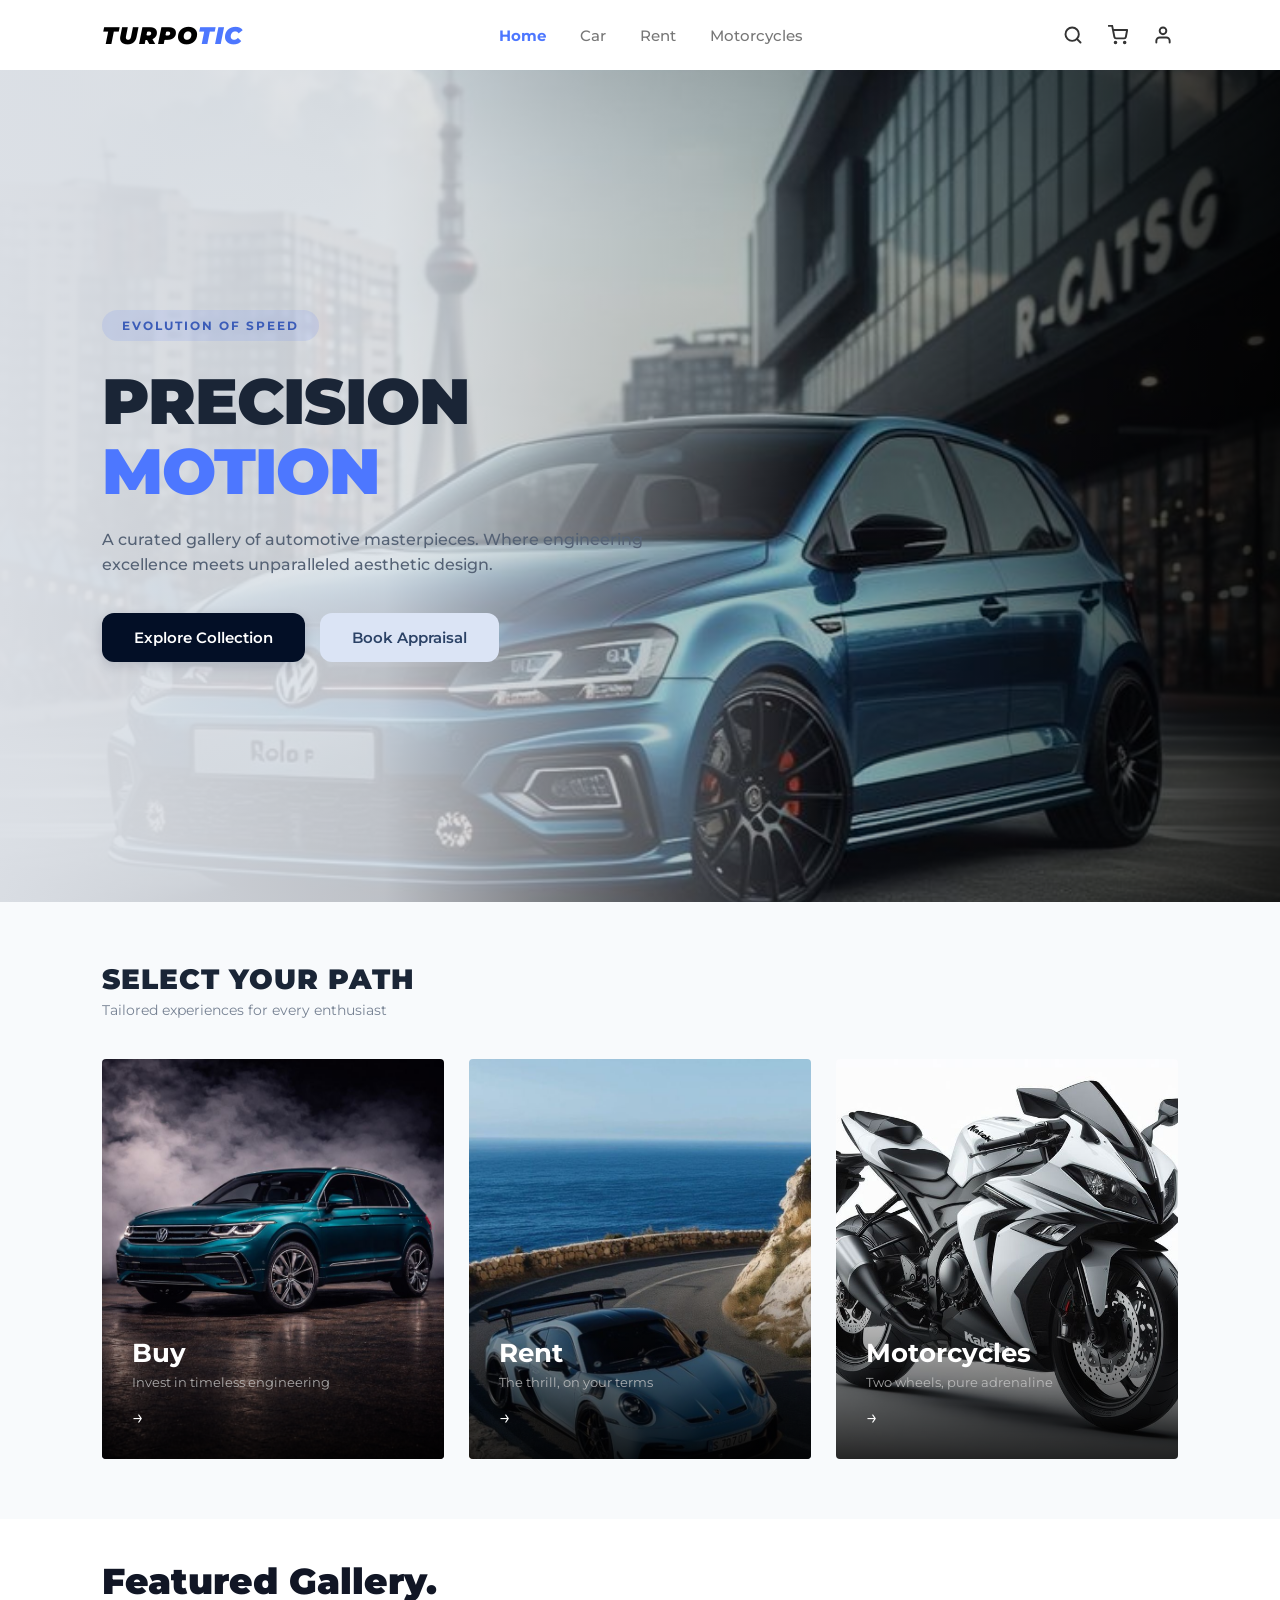
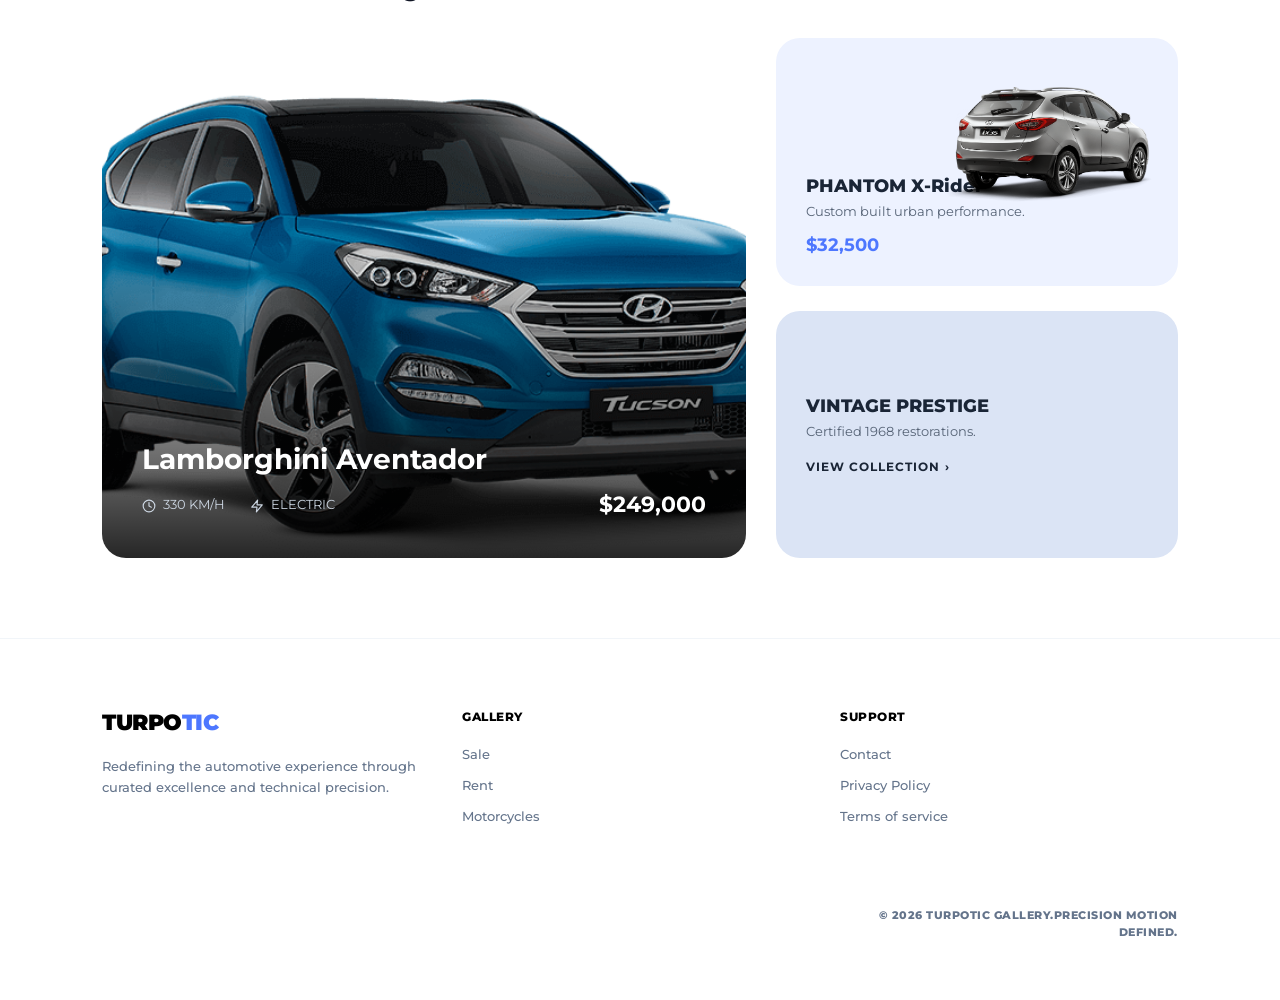
==== index.html @ 307251d4 "Add files via upload" ====
<!DOCTYPE html>
<html lang="en">
<head>
    <meta charset="UTF-8">
    <meta name="viewport" content="width=device-width, initial-scale=1.0">
    <title>Turpotic - Evolution of Speed</title>
    <link rel="preconnect" href="https://fonts.googleapis.com">
    <link rel="preconnect" href="https://fonts.gstatic.com" crossorigin>
    <link href="https://fonts.googleapis.com/css2?family=Montserrat:wght@400;500;700;900&display=swap" rel="stylesheet">
    <link rel="stylesheet" href="style.css">
</head>
<body>

    <header class="navbar">
        <div class="logo">
            TURPO<span>TIC</span>
        </div>
        <nav class="nav-links">
            <a href="index.html" class="active">Home</a>
            <a href="car.html">Car</a>
            <a href="rent.html">Rent</a>
            <a href="motorcycles.html">Motorcycles</a>
        </nav>
        <button class="menu-toggle" aria-label="Toggle Menu">
        <span></span>
        <span></span>
        <span></span>
    </button>
        <div class="nav-icons">
            <button class="icon-btn search-btn" aria-label="Search">
                <svg width="20" height="20" viewBox="0 0 24 24" fill="none" stroke="currentColor" stroke-width="2.3" stroke-linecap="round" stroke-linejoin="round"><circle cx="11" cy="11" r="8"></circle><line x1="21" y1="21" x2="16.65" y2="16.65"></line></svg>
            </button>
            <button class="icon-btn cart-btn" aria-label="Cart">
                <svg width="20" height="20" viewBox="0 0 24 24" fill="none" stroke="currentColor" stroke-width="2.3" stroke-linecap="round" stroke-linejoin="round"><circle cx="9" cy="21" r="1"></circle><circle cx="20" cy="21" r="1"></circle><path d="M1 1h4l2.68 13.39a2 2 0 0 0 2 1.61h9.72a2 2 0 0 0 2-1.61L23 6H6"></path></svg>
            </button>
            <button class="icon-btn" aria-label="Profile">
                <svg width="20" height="20" viewBox="0 0 24 24" fill="none" stroke="currentColor" stroke-width="2.3" stroke-linecap="round" stroke-linejoin="round"><path d="M20 21v-2a4 4 0 0 0-4-4H8a4 4 0 0 0-4 4v2"></path><circle cx="12" cy="7" r="4"></circle></svg>
            </button>
        </div>
    </header>

    <section class="hero-section" style="background-image: url('7.jpeg');">
        <div class="hero-overlay"></div>
        
        <div class="hero-content">
            <div class="badge">EVOLUTION OF SPEED</div>
            
            <h1 class="hero-title">
                PRECISION<br>
                <span class="blue-text">MOTION</span>
            </h1>
            
            <p class="hero-description">
                A curated gallery of automotive masterpieces. Where engineering excellence meets unparalleled aesthetic design.
            </p>
            
            <div class="hero-buttons">
                <a href="#" class="btn btn-dark">Explore Collection</a>
                <a href="#" class="btn btn-light">Book Appraisal</a>
            </div>
        </div>
    </section>

    <section class="paths-section">
        <div class="section-header">
            <h2>SELECT YOUR PATH</h2>
            <p>Tailored experiences for every enthusiast</p>
        </div>
        
        <div class="paths-grid">
           <a href="checkout.html">
            <div class="path-card" style="background-image: url('8.jpeg');">
                <div class="card-overlay"></div>
                <div class="card-content">
                    <h3>Buy</h3>
                    <p>Invest in timeless engineering</p>
                    <span class="arrow">→</span>
                </div>
            </div>
           </a>
           <a href="rent.html">
            <div class="path-card" style="background-image: url('9.jpeg');">
                <div class="card-overlay"></div>
                <div class="card-content">
                    <h3>Rent</h3>
                    <p>The thrill, on your terms</p>
                    <span class="arrow">→</span>
                </div>
            </div>
           </a>
           <a href="motorcycles.html">
            <div class="path-card" style="background-image: url('10.jpeg');">
                <div class="card-overlay"></div>
                <div class="card-content">
                    <h3>Motorcycles</h3>
                    <p>Two wheels, pure adrenaline</p>
                    <span class="arrow">→</span>
                </div>
            </div>
           </a>
        </div>
    </section>

    <section class="gallery-section">
        <h2 class="gallery-main-title">Featured Gallery.</h2>
        
        <div class="gallery-grid">
            <div class="main-gallery-card" style="background-image: url('11.png');">
                <div class="badge-new">NEW ARRIVAL</div>
                <div class="gallery-card-overlay"></div>
                <div class="main-card-content">
                    <h3>Lamborghini Aventador</h3>
                    <div class="card-meta">
                        <span>
                            <svg width="14" height="14" viewBox="0 0 24 24" fill="none" stroke="currentColor" stroke-width="2" stroke-linecap="round" stroke-linejoin="round" style="vertical-align: middle; margin-right: 4px;"><circle cx="12" cy="12" r="10"></circle><polyline points="12 6 12 12 16 14"></polyline></svg>
                            330 KM/H
                        </span>
                        <span>
                            <svg width="14" height="14" viewBox="0 0 24 24" fill="none" stroke="currentColor" stroke-width="2" stroke-linecap="round" stroke-linejoin="round" style="vertical-align: middle; margin-right: 4px;"><polygon points="13 2 3 14 12 14 11 22 21 10 12 10 13 2"></polygon></svg>
                            ELECTRIC
                        </span>
                        <span class="price">$249,000</span>
                    </div>
                </div>
            </div>
            
            <div class="right-gallery-sidebar">
                <div class="mini-card light-blue">
                    <img src="12.png" alt="Motorbike" class="mini-card-img">
                    <div class="mini-card-info">
                        <h4>PHANTOM X-Rider</h4>
                        <p>Custom built urban performance.</p>
                        <span class="mini-price">$32,500</span>
                    </div>
                </div>
                
                <div class="mini-card solid-blue">
                    <div class="mini-card-info full-width">
                        <h4>VINTAGE PRESTIGE</h4>
                        <p>Certified 1968 restorations.</p>
                        <a href="#" class="view-collection-link">VIEW COLLECTION <span>&rsaquo;</span></a>
                    </div>
                </div>
            </div>
        </div>
    </section>

    <footer class="catalog-footer">
    <div class="footer-inside">
        <div class="f-col brand-info">
            <h3 class="f-logo">TURPO<span>TIC</span></h3>
            <p class="f-desc">Redefining the automotive experience through curated excellence and technical precision.</p>
        </div>
        
        <div class="f-col links-group">
            <h4>GALLERY</h4>
            <ul>
                <li><a href="#">Sale</a></li>
                <li><a href="rent.html">Rent</a></li>
                <li><a href="motorcycles.html">Motorcycles</a></li>
            </ul>
        </div>
        
        <div class="f-col links-group">
            <h4>SUPPORT</h4>
            <ul>
                <li><a href="#">Contact</a></li>
                <li><a href="#">Privacy Policy</a></li>
                <li><a href="#">Terms of service</a></li>
            </ul>
        </div>
        
        <div class="f-col copyright-area">
            <p>© 2026 TURPOTIC GALLERY.PRECISION MOTION DEFINED.</p>
        </div>
    </div>
</footer>
<div class="search-overlay">
    <div class="search-box">
        <input type="text" placeholder="Search luxury vehicles...">
        <button class="close-search">✕</button>
    </div>
</div>
<div class="cart-overlay">
    <div class="cart-drawer">
        <div class="cart-header">
            <h2>Your Cart</h2>
            <button class="close-cart">✕</button>
        </div>
        <div class="cart-items">
        </div>
        <a href="checkout.html" class="checkout-btn">
            Go to Checkout
        </a>
    </div>
</div>
<div class="profile-panel">
    <div class="profile-box">
        <h3>User Profile</h3>
        <div class="profile-info">
            <p><strong>Name:</strong> Guest User</p>
            <p><strong>Status:</strong> Active</p>
        </div>
        <ul class="profile-links">
            <li>My Orders</li>
            <li>Wishlist</li>
            <li>Settings</li>
        </ul>
        <button class="logout-btn">Logout</button>
    </div>
</div>
    <script src="script.js"></script>
</body>
</html>
---- style.css ----
* {
    margin: 0;
    padding: 0;
    box-sizing: border-box;
}

body {
    background-color: #0b0c10;
    color: #fff;
    font-family: 'Montserrat', sans-serif;
    font-display: swap;
    overflow-x: hidden;
    -webkit-font-smoothing: antialiased;
}

/* --- NAVBAR --- */
.navbar {
    display: flex;
    justify-content: space-between;
    align-items: center;
    padding: 20px 8%;
    background-color: #ffffff;
    color: #000;
    position: relative;
    z-index: 10;
}

.logo {
    font-weight: 900;
    font-size: 24px;
    letter-spacing: 1px;
    font-style: italic;
    color: #000;
}

.logo span {
    color: #4d77ff;
}

.nav-links a {
    text-decoration: none;
    color: #777;
    margin: 0 15px;
    font-weight: 500;
    font-size: 15px;
    transition: color 0.25s ease;
}

.nav-links a:hover, .nav-links a.active {
    color: #4d77ff;
    font-weight: 700;
}

.nav-icons {
    display: flex;
    align-items: center;
    gap: 15px;
}

.icon-btn {
    background: none;
    border: none;
    cursor: pointer;
    color: #333;
    padding: 5px;
    display: flex;
    align-items: center;
    justify-content: center;
    transition: color 0.25s ease, transform 0.2s ease;
}

.icon-btn:hover {
    color: #4d77ff;
    transform: scale(1.05);
}

/* --- HERO SECTION 1 in Home --- */
.hero-section {
    position: relative;
    height: calc(100vh - 68px);
    display: flex;
    align-items: center;
    padding: 0 8%;
    background: url('img/5.webp') no-repeat center center/cover;
}

.hero-overlay {
    position: absolute;
    top: 0; left: 0; width: 100%; height: 100%;
    background: linear-gradient(90deg, rgba(220,224,230,0.98) 0%, rgba(220,224,230,0.85) 30%, rgba(0,0,0,0.3) 65%, rgba(0,0,0,0.85) 100%);
    z-index: 1;
}

.hero-content {
    position: relative;
    z-index: 2;
    max-width: 550px;
}

.badge {
    background-color: rgba(77, 119, 255, 0.12);
    color: #3b5cb8;
    padding: 8px 20px;
    border-radius: 50px;
    display: inline-block;
    font-size: 12px;
    font-weight: 700;
    letter-spacing: 2px;
    margin-bottom: 25px;
}

.hero-title {
    font-size: 64px;
    font-weight: 900;
    line-height: 1.1;
    color: #1a2536;
    letter-spacing: -1px;
    margin-bottom: 20px;
}

.hero-title .blue-text {
    color: #4d77ff;
}

.hero-description {
    color: #556275;
    font-size: 16px;
    line-height: 1.6;
    margin-bottom: 35px;
    font-weight: 500;
}

.hero-buttons {
    display: flex;
    gap: 15px;
}

.btn {
    padding: 15px 32px;
    border-radius: 12px;
    text-decoration: none;
    font-weight: 600;
    font-size: 15px;
    transition: transform 0.25s cubic-bezier(0.4, 0, 0.2, 1), background-color 0.25s ease, box-shadow 0.25s ease;
    text-align: center;
}

.btn-dark {
    background-color: #030f26;
    color: #fff;
    box-shadow: 0 4px 12px rgba(3, 15, 38, 0.15);
}

.btn-dark:hover {
    background-color: #4d77ff;
    transform: translateY(-3px);
    box-shadow: 0 8px 20px rgba(77, 119, 255, 0.35);
}

.btn-light {
    background-color: #dbe4f5;
    color: #2b4266;
}

.btn-light:hover {
    background-color: #c9d7f0;
    transform: translateY(-3px);
}

/* --- SECTION 2 in Home --- */
.paths-section {
    padding: 60px 8%;
    background-color: #f8fafc;
}

.section-header {
    margin-bottom: 40px;
}

.section-header h2 {
    font-size: 28px;
    font-weight: 900;
    color: #1a2536;
    letter-spacing: 1px;
}

.section-header p {
    color: #778293;
    font-size: 14px;
    margin-top: 5px;
}

.paths-grid {
    display: grid;
    grid-template-columns: repeat(3, 1fr);
    gap: 25px;
}

.path-card {
    height: 400px;
    border-radius: 4px;
    background-size: cover;
    background-position: center;
    position: relative;
    overflow: hidden;
    cursor: pointer;
}

.card-overlay {
    position: absolute;
    top: 0; left: 0; width: 100%; height: 100%;
    background: linear-gradient(180deg, rgba(0,0,0,0) 50%, rgba(0,0,0,0.85) 100%);
    z-index: 1;
    transition: opacity 0.3s ease;
}

.card-content {
    position: absolute;
    bottom: 0; left: 0; width: 100%;
    padding: 30px;
    z-index: 2;
    color: #fff;
}

.path-card h3 {
    font-size: 26px;
    font-weight: 700;
    margin-bottom: 5px;
}

.path-card p {
    font-size: 13px;
    color: #ccc;
    margin-bottom: 15px;
    opacity: 0.8;
}

.path-card .arrow {
    font-size: 20px;
    transition: transform 0.3s ease;
    display: inline-block;
}

.path-card:hover .arrow {
    transform: translateX(8px);
}

.path-card:hover .card-overlay {
    background: linear-gradient(180deg, rgba(0,0,0,0) 30%, rgba(0,0,0,0.95) 100%);
}

/* --- SECTION 3 in Home--- */
.gallery-section {
    padding: 40px 8% 80px 8%;
    background-color: #ffffff;
}

.gallery-main-title {
    font-size: 36px;
    font-weight: 900;
    color: #111625;
    margin-bottom: 35px;
}

.gallery-grid {
    display: grid;
    grid-template-columns: 1.6fr 1fr;
    gap: 30px;
}

.main-gallery-card {
    height: 520px;
    border-radius: 24px;
    background-size: cover;
    background-position: center;
    position: relative;
    padding: 40px;
    display: flex;
    align-items: flex-end;
    overflow: hidden;
}

.badge-new {
    position: absolute;
    top: 25px; right: 25px;
    background-color: rgba(255,255,255,0.15);
    backdrop-filter: blur(5px);
    color: #fff;
    font-size: 11px;
    font-weight: 700;
    padding: 6px 16px;
    border-radius: 20px;
    letter-spacing: 1px;
    z-index: 2;
}

.gallery-card-overlay {
    position: absolute;
    top: 0; left: 0; width: 100%; height: 100%;
    background: linear-gradient(180deg, rgba(0,0,0,0) 40%, rgba(0,0,0,0.85) 100%);
    z-index: 1;
}

.main-card-content {
    position: relative;
    z-index: 2;
    color: #fff;
    width: 100%;
}

.main-card-content h3 {
    font-size: 28px;
    font-weight: 700;
    margin-bottom: 15px;
}

.card-meta {
    display: flex;
    align-items: center;
    gap: 25px;
    font-size: 13px;
    color: #cbd5e1;
}

.card-meta .price {
    margin-left: auto;
    font-size: 22px;
    font-weight: 700;
    color: #fff;
}

.right-gallery-sidebar {
    display: flex;
    flex-direction: column;
    gap: 25px;
}

.mini-card {
    flex: 1;
    border-radius: 24px;
    padding: 30px;
    display: flex;
    flex-direction: column;
    justify-content: center;
    position: relative;
}

.mini-card.light-blue {
    background-color: #edf2ff;
    justify-content: flex-end;
    height: 275px;
}

.mini-card.solid-blue {
    background-color: #dbe4f5;
    height: 220px;
}

.mini-card-img {
    position: absolute;
    top: 15px; right: 15px;
    width: 220px;
    height: auto;
    object-fit: contain;
}

.mini-card-info h4 {
    font-size: 18px;
    font-weight: 800;
    color: #1a2536;
    margin-bottom: 6px;
}

.mini-card-info p {
    font-size: 13px;
    color: #556275;
    margin-bottom: 15px;
}

.mini-price {
    font-size: 18px;
    font-weight: 700;
    color: #4d77ff;
}

.full-width {
    width: 100%;
}

.view-collection-link {
    text-decoration: none;
    color: #1a2536;
    font-weight: 700;
    font-size: 12px;
    letter-spacing: 1px;
    display: flex;
    align-items: center;
    gap: 5px;
    margin-top: 20px;
}

/* --- SECTION 4 FOOTER STYLES --- */
.footer-inside {
    max-width: 1400px;
    margin: 0 auto;
    display: flex;
    justify-content: space-between;
    align-items: flex-start;
    flex-wrap: wrap;
    gap: 40px;
}

.f-col {
    flex: 1;
    min-width: 180px;
}

.f-col.brand-info {
    max-width: 320px;
    flex-basis: 30%;
}

.f-logo {
    font-size: 22px;
    font-weight: 900;
    letter-spacing: -0.5px;
    color: #000000;
    margin-bottom: 20px;
}

.f-logo span {
    color: #4d77ff;
}

.f-desc {
    color: #64748b;
    font-size: 13px;
    line-height: 1.6;
    font-weight: 500;
}


.links-group h4 {
    font-size: 12px;
    font-weight: 800;
    color: #000000;
    letter-spacing: 0.5px;
    margin-bottom: 20px;
}

.links-group ul {
    list-style: none;
    padding: 0;
    margin: 0;
}

.links-group ul li {
    margin-bottom: 12px;
}

.links-group ul li a {
    text-decoration: none;
    color: #64748b;
    font-size: 13px;
    font-weight: 500;
    transition: color 0.2s ease;
}

.links-group ul li a:hover {
    color: #4d77ff;
}


.f-col.copyright-area {
    flex-basis: 35%;
    text-align: right;
    display: flex;
    justify-content: flex-end;
    align-items: flex-start;
    padding-top: 30px; 
}

.f-col.copyright-area p {
    font-size: 11px;
    font-weight: 800;
    color: #64748b;
    letter-spacing: 0.5px;
    line-height: 1.5;
    max-width: 320px;
}
.footer-col {
    opacity: 1 !important;
    transform: none !important;
}
.catalog-footer {
    background-color: #ffffff;
    padding: 70px 8% 60px 8%;
    border-top: 1px solid #f1f5f9;
}
/* --- ANIMATION ---*/
.reveal-element {
    opacity: 0;
    transform: translateY(35px);
    transition: opacity 0.8s cubic-bezier(0.25, 1, 0.5, 1), transform 0.8s cubic-bezier(0.25, 1, 0.5, 1);
    will-change: transform, opacity; /* تسريع المتصفح*/
}

.reveal-element.revealed {
    opacity: 1;
    transform: translateY(0);
}
/*--تأخير الكروت --*/
.paths-grid .path-card:nth-child(1) { transition-delay: 0.1s; }
.paths-grid .path-card:nth-child(2) { transition-delay: 0.25s; }
.paths-grid .path-card:nth-child(3) { transition-delay: 0.4s; }


/* == RESPONSIVE DESIGN == */

@media (max-width: 768px) {
    /*--navbar--*/
    .navbar {
        padding: 15px 5%;
    }

    .nav-links {
        display: none; 
    }
/*--section 1 in home --*/
    .hero-section {
        padding: 0 5%;
        background-position: 65% center;
    }

    .hero-overlay {
        background: linear-gradient(180deg, rgba(0, 0, 0, 0.5) 0%, rgba(0, 0, 0, 0.4) 50%, rgba(11, 12, 16, 0.85) 100%);
    }

    .hero-title {
        font-size: 42px;
        color: #ffffff !important;
    }

    .hero-description {
        color: #e2e8f0 !important;
        font-weight: 400;
        text-shadow: 1px 1px 3px rgba(0,0,0,0.5);
    }

    .badge {
        background-color: #4d77ff !important;
        color: #ffffff !important;
        margin-bottom: 15px;
    }

    .hero-buttons {
        flex-direction: column;
        width: 100%;
        gap: 12px;
    }

    .btn {
        width: 100%;
    }
    /*--section 2 in home--*/
    
    
    .paths-grid {
        grid-template-columns: 1fr;
        gap: 20px;
    }
    
    .path-card {
        height: 300px;
    }
/*--section 3 in home --*/
    
    .gallery-grid {
        grid-template-columns: 1fr;
        gap: 20px;
    }

    .main-gallery-card {
        height: 380px;
        padding: 20px;
    }

    .main-card-content h3 {
        font-size: 22px;
    }

    .card-meta {
        flex-wrap: wrap;
        gap: 10px;
    }

    .card-meta .price {
        margin-left: 0;
        width: 100%;
        font-size: 20px;
        margin-top: 5px;
    }

    .mini-card-img {
        position: static;
        width: 100%;
        margin-bottom: 15px;
    }
    
    .mini-card.light-blue {
        height: auto;
        justify-content: center;
    }

    /* Footer */
     .catalog-pagination-area {
        margin-top: 40px;
    }
    .footer-inside {
        flex-direction: column;
        align-items: center;
        text-align: center;
        gap: 35px;
    }
    .f-col.brand-info {
        max-width: 100%;
        flex-basis: 100%;
    }
    .f-col.copyright-area {
        flex-basis: 100%;
        text-align: center;
        justify-content: center;
        border-top: 1px solid #f1f5f9;
        width: 100%;
        padding-top: 20px;
    }
}
.search-overlay{
    position: fixed;
    inset: 0;
    background: rgba(0,0,0,.7);
    backdrop-filter: blur(10px);
    display: flex;
    justify-content: center;
    align-items: center;
    opacity: 0;
    visibility: hidden;
    pointer-events: none;
    transition: .4s ease;
    z-index: 9999;
}

.search-overlay.active{
    opacity: 1;
    visibility: visible;
    pointer-events: all;
}

.search-box{
    width: 90%;
    max-width: 700px;
    background: rgba(255,255,255,.08);
    border: 1px solid rgba(255,255,255,.15);
    border-radius: 24px;
    padding: 20px;
    display: flex;
    align-items: center;
    gap: 15px;
    transform: translateY(40px);
    transition: .4s ease;
}

.search-overlay.active .search-box{
    transform: translateY(0);
}

.search-box input{
    flex: 1;
    background: transparent;
    border: none;
    outline: none;
    color: white;
    font-size: 18px;
}

.search-box input::placeholder{
    color: rgba(255,255,255,.6);
}

.close-search{
    width: 45px;
    height: 45px;
    border-radius: 50%;
    border: none;
    background: #4d77ff;
    color: white;
    cursor: pointer;
}
/* CART OVERLAY */
.cart-overlay{
    position: fixed;
    inset: 0;
    background: rgba(0,0,0,.5);
    opacity: 0;
    visibility: hidden;
    pointer-events: none;
    transition: .4s ease;
    z-index: 9998;
}

.cart-overlay.active{
    opacity: 1;
    visibility: visible;
    pointer-events: all;
}

/* DRAWER */
.cart-drawer{
    position: absolute;
    right: 0;
    top: 0;
    width: 380px;
    height: 100%;
    background: #0f1218;
    padding: 25px;
    transform: translateX(100%);
    transition: .4s ease;
    display: flex;
    flex-direction: column;
    gap: 20px;
}

.cart-overlay.active .cart-drawer{
    transform: translateX(0);
}

.cart-header{
    display: flex;
    justify-content: space-between;
    align-items: center;
}

.close-cart{
    width: 40px;
    height: 40px;
    border-radius: 50%;
    border: none;
    background: #4d77ff;
    color: white;
    cursor: pointer;
}

.cart-items{
    flex: 1;
    overflow-y: auto;
}

/* item */
.cart-item{
    display: flex;
    gap: 10px;
    background: rgba(255,255,255,.05);
    padding: 10px;
    border-radius: 12px;
}

.cart-item img{
    width: 60px;
    border-radius: 8px;
}
.checkout-btn{
    margin-top: auto;
    background: linear-gradient(135deg, #4d77ff, #3b63e0);
    color: white;
    padding: 16px;
    border-radius: 14px;
    text-decoration: none;
    display: flex;
    justify-content: center;
    align-items: center;
    font-size: 15px;
    font-weight: 700;
    border: none;
    cursor: pointer;
    transition: .3s ease;
}

.checkout-btn:hover{
    transform: translateY(-3px);
    box-shadow: 0 10px 25px rgba(77,119,255,.3);
}
.profile-panel{
    position: fixed;
    inset: 0;
    background: rgba(0,0,0,.5);
    backdrop-filter: blur(8px);
    display: flex;
    justify-content: center;
    align-items: center;
    opacity: 0;
    visibility: hidden;
    pointer-events: none;
    transition: .4s ease;
    z-index: 9999;
}

.profile-panel.active{
    opacity: 1;
    visibility: visible;
    pointer-events: all;
}

.profile-box{
    width: 320px;
    background: #0f1218;
    border-radius: 20px;
    padding: 25px;
    color: white;
    transform: translateY(30px);
    transition: .4s ease;
}

.profile-panel.active .profile-box{
    transform: translateY(0);
}

.profile-info{
    margin: 15px 0;
    font-size: 14px;
    opacity: .8;
}

.profile-links{
    list-style: none;
    padding: 0;
    margin: 20px 0;
}

.profile-links li{
    padding: 10px;
    background: rgba(255,255,255,.05);
    margin-bottom: 8px;
    border-radius: 10px;
    cursor: pointer;
    transition: .3s;
}

.profile-links li:hover{
    background: #4d77ff;
}

.logout-btn{
    width: 100%;
    padding: 12px;
    border: none;
    border-radius: 12px;
    background:  #4d77ff;
    color: white;
    cursor: pointer;
}
/*== CAR PAGE 2 == */
/*section 1 in car*/
.split-hero {
    position: relative;
    width: 100%;
    height: calc(100vh - 80px); 
    display: flex;
    overflow: hidden;
    background-color: #ffffff;
}


.split-left {
    flex: 1;
    background-color: #0b111e; 
    display: flex;
    align-items: center;
    justify-content: flex-start;
    padding-left: 8%;
    padding-right: 4%;
    position: relative;
}


.split-right {
    flex: 1;
    background-color: #ffffff;
    display: flex;
    align-items: center;
    justify-content: flex-end;
    padding-right: 8%;
    padding-left: 4%;
    position: relative;
} 

 */
.split-content-wrapper {
    max-width: 460px;
    z-index: 5;
}

.left-align {
    text-align: left;
}

.right-align {
    text-align: left;
    margin-left: auto;
}

.split-title-white {
    font-size: 3.85rem;
    font-weight: 900;
    color: #ffffff;
    line-height: 1.1;
    letter-spacing: -1px;
    margin-bottom: 25px;
}

.split-title-dark {
    font-size: 3.85rem;
    font-weight: 900;
    color: #0f172a;
    line-height: 1.1;
    letter-spacing: -1px;
}

.blue-accent {
    color: #4d77ff;
} 

.split-desc-grey {
    font-size: 1.05rem;
    color: #94a3b8;
    line-height: 1.6;
    margin-bottom: 40px;
}


.btn-get-started {
    display: inline-block;
    padding: 14px 36px;
    background-color: #dbe4f5;
    color: #1e293b;
    font-size: 0.95rem;
    font-weight: 700;
    text-decoration: none;
    border-radius: 12px;
    transition: all 0.3s ease;
}

.btn-get-started:hover {
    background-color: #4d77ff;
    transform: translateY(-2px);
}

.centered-car-wrapper {
    position: absolute;
    top: 50%;
    left: 50%;
    transform: translate(-50%, -50%);
    width: 400px; 
    z-index: 10;
    pointer-events: none; 
}

.center-car-img {
    width: 100%;
    height: auto;
    object-fit: contain;
    filter: drop-shadow(0px 25px 35px rgba(0, 0, 0, 0.45));
}
/* === section 2 in car=== */
.catalog-section {
    padding: 60px 8%;
    background-color: #f7f9fc; 
}

.catalog-container {
    max-width: 1400px;
    margin: 0 auto;
}


.catalog-filter-bar {
    display: flex;
    flex-direction: column;
    gap: 25px;
    margin-bottom: 45px;
}

.main-filters {
    display: flex;
    gap: 12px;
    flex-wrap: wrap;
}

.cat-btn {
    padding: 10px 22px;
    background-color: #e2e8f0; 
    color: #475569;
    border: none;
    font-size: 11px;
    font-weight: 700;
    letter-spacing: 0.5px;
    border-radius: 20px;
    cursor: pointer;
    transition: all 0.25s ease;
}

.cat-btn.active, .cat-btn:hover {
    background-color: #4d77ff; 
    color: #ffffff;
}

.secondary-filters {
    display: flex;
    align-items: center;
    gap: 15px;
    flex-wrap: wrap;
}

.dropdown-filter {
    background-color: #ffffff;
    padding: 10px 18px;
    border-radius: 20px;
    font-size: 11px;
    font-weight: 700;
    color: #1e293b;
    display: flex;
    align-items: center;
    gap: 10px;
    cursor: pointer;
    box-shadow: 0 2px 5px rgba(0,0,0,0.02);
}

.results-count {
    margin-left: auto; 
    font-size: 11px;
    font-weight: 800;
    color: #64748b;
    letter-spacing: 0.5px;
}

/*card*/
.catalog-grid {
    display: grid;
    grid-template-columns: repeat(3, 1fr);
    gap: 35px;
}

.catalog-card {
    background: #ffffff;
    border-radius: 32px; 
    overflow: hidden;
    box-shadow: 0 15px 35px rgba(77, 119, 255, 0.03), 0 5px 15px rgba(0, 0, 0, 0.02);
    transition: transform 0.3s cubic-bezier(0.25, 1, 0.5, 1), box-shadow 0 3s ease;
}

.catalog-card:hover {
    transform: translateY(-8px);
    box-shadow: 0 25px 45px rgba(11, 17, 30, 0.08);
}

.card-image-area {
    position: relative;
    height: 230px;
    background: linear-gradient(180deg, #1e293b 0%, #020617 100%); 
    overflow: hidden;
    display: flex;
    align-items: center;
    justify-content: center;
    padding: 20px;
}

.card-image-area img {
    max-width: 95%;
    height: auto;
    object-fit: contain;
    filter: drop-shadow(0 15px 15px rgba(0,0,0,0.5));
    transition: transform 0.4s ease;
}

.catalog-card:hover .card-image-area img {
    transform: scale(1.05); /* زووم ناعم جداً للسيارة */
}

.price-badge {
    position: absolute;
    bottom: 15px;
    right: 20px;
    background-color: rgba(255, 255, 255, 0.6);
    color: #000000;
    padding: 6px 16px;
    font-size: 14px;
    font-weight: 900;
    border-radius: 20px;
    backdrop-filter: blur(8px); 
}


.card-body-content {
    padding: 25px 30px 30px 30px;
    background-color: #eff4fc;
}

.car-main-name {
    font-size: 21px;
    font-weight: 900;
    color: #0b111e;
    letter-spacing: -0.5px;
    margin-bottom: 5px;
}

.car-sub-details {
    font-size: 11px;
    font-weight: 700;
    color: #64748b;
    letter-spacing: 0.5px;
    margin-bottom: 18px;
}

.car-tags-row {
    display: flex;
    gap: 10px;
    margin-bottom: 25px;
}

.spec-tag {
    background-color: #dbe4f5;
    color: #4d77ff;
    padding: 6px 14px;
    font-size: 11px;
    font-weight: 700;
    border-radius: 8px;
    display: flex;
    align-items: center;
    gap: 6px;
}

.spec-tag svg {
    color: #4d77ff;
}

.btn-details-dark {
    display: block;
    width: 100%;
    text-align: center;
    background-color: #070e1e; 
    color: #ffffff;
    padding: 15px;
    font-size: 12px;
    font-weight: 800;
    letter-spacing: 1px;
    text-decoration: none;
    border-radius: 14px;
    transition: background-color 0.25s ease, transform 0.2s ease;
}

.btn-details-dark:hover {
    background-color: #4d77ff; 
}

.catalog-pagination-area {
    display: flex;
    flex-direction: column;
    align-items: center;
    justify-content: center;
    margin-top: 60px;
    gap: 20px;
}

.btn-explore-more {
    display: inline-flex;
    align-items: center;
    gap: 10px;
    background-color: #dbe4f5;
    color: #1e293b;
    padding: 16px 40px;
    font-size: 11px;
    font-weight: 800;
    letter-spacing: 1px;
    text-decoration: none;
    border-radius: 40px; 
    transition: all 0.25s cubic-bezier(0.4, 0, 0.2, 1);
}

.btn-explore-more:hover {
    background-color: #4d77ff;
    color: #ffffff;
    transform: translateY(-2px);
}

.page-indicator {
    font-size: 11px;
    font-weight: 800;
    color: #64748b;
    letter-spacing: 1px;
    text-transform: uppercase;
}




/* ===PAGE 3 Rent=== */
.rent-hero {
    width: 100%;
    min-height: calc(100vh - 80px);
    background-color: #eff4fc;
    display: flex;
    align-items: center;
    padding: 60px 8%;
    overflow: hidden;
    position: relative;
}

.rent-container {
    max-width: 1400px;
    width: 100%;
    margin: 0 auto;
    display: flex;
    align-items: center;
    justify-content: space-between;
    gap: 50px;
}


.rent-left-content {
    flex: 1;
    max-width: 580px;
}

.rent-badge {
    display: inline-block;
    padding: 8px 18px;
    background-color: #dbe4f5; 
    color: #4d77ff;
    font-size: 11px;
    font-weight: 800;
    letter-spacing: 1.5px;
    border-radius: 20px;
    margin-bottom: 25px;
}

.rent-main-title {
    font-size: 64px;
    font-weight: 900;
    color: #0b111e;
    line-height: 1.1;
    letter-spacing: -1.5px;
    margin-bottom: 25px;
}

.rent-main-title .blue-text {
    color: #4d77ff; 
}

.rent-description {
    font-size: 15px;
    color: #64748b;
    line-height: 1.6;
    font-weight: 500;
    margin-bottom: 35px;
    max-width: 480px;
}

.rent-btn-group {
    display: flex;
    gap: 15px;
}

.btn-rent-dark {
    padding: 16px 35px;
    background-color: #070e1e; 
    color: #ffffff;
    font-size: 13px;
    font-weight: 700;
    text-decoration: none;
    border-radius: 12px;
    transition: all 0.25s ease;
}

.btn-rent-dark:hover {
    background-color: #4d77ff;
    transform: translateY(-2px);
}

.btn-rent-light {
    padding: 16px 35px;
    background-color: #dbe4f5;
    color: #4d77ff;
    font-size: 13px;
    font-weight: 700;
    text-decoration: none;
    border-radius: 12px;
    transition: all 0.25s ease;
}

.btn-rent-light:hover {
    background-color:#4d77ff ;
    color: #fff;
    transform: translateY(-2px);
}

.rent-right-display {
    flex: 1;
    position: relative;
    display: flex;
    justify-content: center;
    align-items: center;
    height: 550px;
}


.skewed-bg-layer {
    position: absolute;
    width: 100%;
    height: 100%;
    background-color: #cbdcf7;
    border-radius: 40px;
    transform: rotate(-3deg); 
    z-index: 1;
}

.car-main-card {
    position: relative;
    width: 95%;
    height:95%;
    background-color: #ffffff;
    border-radius: 32px;
    display: flex;
    align-items: center;
    justify-content: center;
    padding: 30px;
    box-shadow: 0 25px 50px -12px rgba(0, 0, 0, 0.08);
    transform: rotate(2deg); 
    z-index: 2;
    overflow: hidden;
}

.rent-car-img {
    width: 100%;
    height: auto;
    object-fit: contain;
    filter: drop-shadow(0px 20px 20px rgba(0, 0, 0, 0.15));
    transition: transform 0.4s cubic-bezier(0.175, 0.885, 0.32, 1.275);
}

.car-main-card:hover .rent-car-img {
    transform: scale(1.04); 
}
/* =========================
   TABLET RESPONSIVE
========================= */
@media (max-width: 992px) {

    .rent-container {
        flex-direction: column;
        text-align: center;
        gap: 60px;
    }

    .rent-left-content {
        max-width: 100%;
    }

    .rent-description {
        max-width: 100%;
        margin: 0 auto 35px;
    }

    .rent-btn-group {
        justify-content: center;
        flex-wrap: wrap;
    }

    .rent-main-title {
        font-size: 48px;
    }

    .rent-right-display {
        width: 100%;
        height: 450px;
    }

    .car-main-card {
        width: 100%;
        height: 100%;
    }
}


/* =========================
   MOBILE RESPONSIVE
========================= */
@media (max-width: 576px) {

    .rent-hero {
        padding: 40px 5%;
    }

    .rent-main-title {
        font-size: 34px;
        line-height: 1.2;
    }

    .rent-description {
        font-size: 14px;
    }

    .rent-btn-group {
        flex-direction: column;
        align-items: center;
    }

    .btn-rent-dark,
    .btn-rent-light {
        width: 100%;
        max-width: 280px;
        text-align: center;
    }

    .rent-right-display {
        height: 320px;
    }

    .car-main-card {
        padding: 15px;
        border-radius: 24px;
    }

    .skewed-bg-layer {
        border-radius: 24px;
    }

    .rent-badge {
        font-size: 10px;
        padding: 7px 14px;
    }
}
/* ===section 2 in Rent==== */
.rent-catalog-section {
    padding: 80px 8%;
    background-color: #f8fafc;
}

.rent-catalog-container {
    max-width: 1400px;
    margin: 0 auto;
}

.rent-filter-bar {
    display: flex;
    justify-content: space-between;
    align-items: center;
    margin-bottom: 40px;
}

.rent-tabs {
    display: flex;
    gap: 10px;
}

.rent-tab-btn {
    background-color: #e2e8f0;
    border: none;
    padding: 10px 20px;
    font-size: 11px;
    font-weight: 800;
    color: #475569;
    border-radius: 6px;
    cursor: pointer;
    letter-spacing: 0.5px;
    transition: all 0.2s ease;
}

.rent-tab-btn.active, .rent-tab-btn:hover {
    background-color: #4d77ff;
    color: #ffffff;
}

.rent-results {
    font-size: 11px;
    font-weight: 800;
    color: #64748b;
    letter-spacing: 0.5px;
}


.rent-cards-grid {
    display: grid;
    grid-template-columns: repeat(3, 1fr);
    gap: 30px;
    margin-bottom: 80px;
}

.rent-card {
    background-color: #ffffff;
    border-radius: 24px;
    overflow: hidden;
    box-shadow: 0 10px 30px rgba(0,0,0,0.02);
    border: 1px solid rgba(0,0,0,0.01);
    transition: transform 0.3s ease, box-shadow 0.3s ease;
}

.rent-card:hover {
    transform: translateY(-5px);
    box-shadow: 0 20px 40px rgba(7, 14, 30, 0.06);
}

.rent-card-img-wrapper {
    background: linear-gradient(180deg, #0f172a 0%, #334155 100%);
    height: 240px;
    display: flex;
    align-items: center;
    justify-content: center;
    padding: 20px;
}

.rent-card-img-wrapper img {
    max-height: 100%;
    object-fit: contain;
    filter: drop-shadow(0 15px 15px rgba(0,0,0,0.3));
}

.rent-card-body { 
    padding: 25px; 
}

.rent-card-header {
    display: flex;
    justify-content: space-between;
    align-items: flex-start;
    border-bottom: 1px solid #f1f5f9;
    padding-bottom: 15px;
    margin-bottom: 15px;
}

.rent-card-header h3 {
    font-size: 18px;
    font-weight: 900;
    color: #0f172a;
}

.rent-car-sub {
    font-size: 11px;
    color: #94a3b8;
    font-weight: 700;
    margin-top: 2px;
}

.rent-card-price { 
    text-align: right; 
    
}

.price-amount {
    display: block;
    font-size: 20px;
    font-weight: 900;
    color: #4d77ff;
    line-height: 1;
}

.price-unit {
    font-size: 9px;
    font-weight: 800;
    color: #64748b;
    letter-spacing: 0.5px;
}

.rent-specs-table {
    display: grid;
    grid-template-columns: 1fr 1fr;
    border-bottom: 1px solid #f1f5f9;
    padding-bottom: 15px;
    margin-bottom: 15px;
}

.spec-col:first-child {
    border-right: 1px solid #f1f5f9;
    padding-right: 10px;
}

.spec-col:last-child { 
    padding-left: 15px; 
}

.spec-label {
    display: block;
    font-size: 9px;
    font-weight: 800;
    color: #94a3b8;
    letter-spacing: 0.5px;
    margin-bottom: 4px;
}

.spec-val { 
    font-size: 13px; 
    font-weight: 700; 
    color: #1e293b; 
    
}
.spec-val small { 
    color: #64748b; 
    font-size: 11px; 
    
}

.rent-duration-picker { 
    margin-bottom: 25px; 
}
.duration-title {
    display: block;
    font-size: 9px;
    font-weight: 800;
    color: #94a3b8;
    letter-spacing: 0.5px;
    margin-bottom: 8px;
}

.duration-options {
    display: grid;
    grid-template-columns: repeat(3, 1fr);
    gap: 8px;
}

.duration-opt {
    background-color: #f8fafc;
    border: 1px solid #e2e8f0;
    padding: 8px;
    font-size: 11px;
    font-weight: 700;
    color: #475569;
    border-radius: 6px;
    cursor: pointer;
    transition: all 0.2s ease;
}

.duration-opt.active, .duration-opt:hover {
    background-color: #ffffff;
    border-color: #4d77ff;
    color: #4d77ff;
    box-shadow: 0 4px 10px rgba(77, 119, 255, 0.08);
}

.btn-rent-now {
    display: block;
    text-align: center;
    background-color: #070e1e;
    color: #ffffff;
    text-decoration: none;
    padding: 14px;
    font-size: 11px;
    font-weight: 800;
    letter-spacing: 1px;
    border-radius: 12px;
    transition: background-color 0.2s ease;
}

.btn-rent-now:hover { background-color: #4d77ff; }

/* ===section 3 in rent=== */
.why-rent-box {
    background-color: #eff4fc;
    border-radius: 24px;
    padding: 60px 50px;
    display: flex;
    align-items: center;
    justify-content: space-between;
    gap: 50px;
}


.why-rent-cards {
    flex: 1.3;
    display: flex;
    gap: 20px;
}

.feature-mini-card {
    flex: 1;
    background-color: #ffffff;
    border-radius: 20px;
    padding: 30px 25px;
    box-shadow: 0 10px 25px rgba(0, 0, 0, 0.02);
    border: 1px solid rgba(0, 0, 0, 0.01);
    display: flex;
    flex-direction: column;
    align-items: flex-start;
}

.feature-icon {
    margin-bottom: 15px;
    display: flex;
    align-items: center;
    justify-content: center;
}

.feature-mini-card h4 {
    font-size: 16px;
    font-weight: 800;
    color: #0f172a;
    margin-bottom: 8px;
}

.feature-mini-card p {
    font-size: 12.5px;
    color: #64748b;
    line-height: 1.6;
}


.why-rent-content {
    flex: 1;
}

.why-rent-content h2 {
    font-size: 32px;
    font-weight: 900;
    color: #0f172a;
    line-height: 1.2;
    margin-bottom: 20px;
}

.why-rent-content p {
    font-size: 14px;
    color: #475569;
    line-height: 1.6;
    margin-bottom: 25px;
}

.why-rent-link {
    font-size: 11px;
    font-weight: 800;
    color: #0f172a;
    text-decoration: none;
    letter-spacing: 0.5px;
    border-bottom: 2px solid #0f172a;
    padding-bottom: 2px;
}
/* ===MOTORCYCLES PAGE 4=== */
.moto-split-hero {
    display: flex;
    width: 100%;
    height: calc(100vh - 70px);
    position: relative;
    overflow: hidden;
    background-color: #ffffff;
}

.moto-left-pane, .moto-right-pane {
    flex: 1;
    height: 100%;
    display: flex;
    align-items: center;
    padding: 0 8%;
    box-sizing: border-box;
}

.moto-left-pane {
    background-color: #070e1e; 
}

.moto-right-pane {
    background-color: #ffffff;
}

.moto-text-wrapper {
    max-width: 500px;
    z-index: 5;
}

.text-left { 
    margin-right: auto; 
}
.text-right { 
    margin-left: auto; 
}

.moto-main-title {
    font-size: clamp(32px, 4.5vw, 64px);
    font-weight: 900;
    line-height: 1.1;
    letter-spacing: -1px;
    margin-bottom: 25px;
}

.text-white { 
    color: #ffffff;
    }

.moto-desc {
    font-size: 15px;
    line-height: 1.6;
    margin-bottom: 35px;
}

.text-light-grey { 
    color: #94a3b8; 
}

.moto-secondary-title {
    font-size: clamp(32px, 4.5vw, 56px);
    font-weight: 900;
    color: #070e1e;
    line-height: 1.1;
}

.blue-highlight {
    color: #4d77ff;
}

.btn-moto-started {
    display: inline-block;
    background-color: #e2e8f0;
    color: #070e1e;
    text-decoration: none;
    padding: 14px 35px;
    font-size: 13px;
    font-weight: 800;
    border-radius: 12px;
    transition: transform 0.2s ease, background-color 0.2s ease;
}

.btn-moto-started:hover {
    background-color: #ffffff;
    transform: translateY(-2px);
}

.centered-moto-container {
    position: absolute;
    top: 60%;
    left: 50%;
    transform: translate(-50%, -40%);
    width: 42vw;
    max-width: 650px;
    z-index: 10;
    pointer-events: none;
    will-change: transform, opacity;
}

.main-bike-img {
    width: 100%;
    height: auto;
    object-fit: contain;
    filter: drop-shadow(0 20px 30px rgba(0,0,0,0.4));
}

/*animation مع التحميل السريع*/
.animate-fade-in {
    animation: motoFade 0.6s cubic-bezier(0.25, 1, 0.5, 1) forwards;
}

.animate-bike-slide {
    opacity: 0;
    animation: bikeSlideIn 0.8s cubic-bezier(0.25, 1, 0.5, 1) 0.2s forwards;
}

@keyframes motoFade {
    from { opacity: 0; }
    to { opacity: 1; }
}

@keyframes bikeSlideIn {
    from {
        opacity: 0;
        transform: translate(-45%, -40%) scale(0.95);
    }
    to {
        opacity: 1;
        transform: translate(-50%, -40%) scale(1);
    }
}
/* ==section 2 in motorcycle== */
.moto-catalog-section {
    padding: 60px 8%;
    background-color: #f8fafc;
}

.moto-catalog-container {
    max-width: 1400px;
    margin: 0 auto;
}

.moto-filter-bar {
    display: flex;
    flex-direction: column;
    gap: 20px;
    margin-bottom: 40px;
}

.moto-tabs-row {
    display: flex;
    justify-content: space-between;
    align-items: center;
    flex-wrap: wrap;
    gap: 15px;
}

.moto-tabs {
    display: flex;
    gap: 8px;
    flex-wrap: wrap;
}

.moto-tab-btn {
    background-color: #e2e8f0;
    border: none;
    padding: 9px 18px;
    font-size: 10px;
    font-weight: 800;
    color: #475569;
    border-radius: 20px; 
    cursor: pointer;
    letter-spacing: 0.3px;
    transition: background-color 0.2s, color 0.2s;
}

.moto-tab-btn.active, .moto-tab-btn:hover {
    background-color: #4d77ff;
    color: #ffffff;
}

.moto-dropdowns {
    display: flex;
    gap: 10px;
}

.moto-drop-btn {
    background-color: #e2e8f0;
    border: none;
    padding: 9px 16px;
    font-size: 10px;
    font-weight: 800;
    color: #475569;
    border-radius: 20px;
    cursor: pointer;
    display: flex;
    align-items: center;
    gap: 8px;
}

.moto-results-count {
    font-size: 10px;
    font-weight: 800;
    color: #94a3b8;
    align-self: flex-end;
    letter-spacing: 0.5px;
}

.moto-cards-grid {
    display: grid;
    grid-template-columns: repeat(3, 1fr); 
    gap: 30px;
}

.moto-product-card {
    background-color: #ffffff;
    border-radius: 24px;
    overflow: hidden;
    box-shadow: 0 10px 30px rgba(0,0,0,0.02);
    border: 1px solid rgba(0,0,0,0.01);
    transition: transform 0.3s cubic-bezier(0.25, 1, 0.5, 1), box-shadow 0.3s ease;
}

.moto-product-card:hover {
    transform: translateY(-6px);
    box-shadow: 0 20px 40px rgba(7, 14, 30, 0.07);
}

.moto-img-holder {
    background: linear-gradient(180deg, #0f172a 0%, #334155 100%);
    height: 250px;
    display: flex;
    align-items: center;
    justify-content: center;
    padding: 30px 20px;
    position: relative;
}

.moto-img-holder img {
    max-height: 80%;
    width: auto;
    object-fit: contain;
    filter: drop-shadow(0 12px 18px rgba(0,0,0,0.35));
}

.moto-price-badge {
    position: absolute;
    bottom: 15px;
    right: 15px;
    background-color: rgba(241, 245, 249, 0.9);
    backdrop-filter: blur(5px);
    color: #0f172a;
    font-size: 12px;
    font-weight: 900;
    padding: 6px 14px;
    border-radius: 20px;
    letter-spacing: 0.3px;
}

.moto-card-details {
    padding: 25px;
}

.moto-card-details h3 {
    font-size: 18px;
    font-weight: 900;
    color: #0f172a;
}

.moto-subtext {
    font-size: 11px;
    color: #94a3b8;
    font-weight: 700;
    margin-top: 3px;
    margin-bottom: 15px;
}

.moto-mini-specs {
    display: flex;
    gap: 8px;
    margin-bottom: 25px;
}

.moto-badge-spec {
    background-color: #eff4fc;
    color: #4d77ff;
    font-size: 10px;
    font-weight: 800;
    padding: 5px 12px;
    border-radius: 6px;
}

.btn-moto-view {
    display: block;
    text-align: center;
    background-color: #070e1e;
    color: #ffffff;
    text-decoration: none;
    padding: 14px;
    font-size: 11px;
    font-weight: 800;
    letter-spacing: 1px;
    border-radius: 12px;
    transition: background-color 0.2s ease;
}

.btn-moto-view:hover {
    background-color: #4d77ff;
}

/* ==Responsive لل motorcycle== */
@media (max-width: 1024px) {
    .moto-cards-grid {
        grid-template-columns: repeat(2, 1fr); 
    }
}

@media (max-width: 768px) {
    .moto-split-hero {
        flex-direction: column !important;
        height: auto !important;
        min-height: calc(100vh - 70px);
    }

    .moto-left-pane, .moto-right-pane {
        width: 100% !important;
        height: 50vh !important;
        padding: 60px 20px !important;
        align-items: center !important;
        justify-content: center !important;
        text-align: center !important;
    }

    .moto-text-wrapper {
        margin: 0 auto !important;
        text-align: center !important;
    }

    .moto-main-title, .moto-secondary-title {
        font-size: 28px !important;
        margin-bottom: 15px;
    }

    .moto-desc {
        font-size: 13px !important;
        margin-bottom: 20px;
    }


    .centered-moto-container {
        width: 75% !important;
        max-width: 340px;
        top: 60% !important;
        left: 50% !important;
        transform: translate(-50%, -50%) !important;
    }

    @keyframes bikeSlideIn {
        from {
            opacity: 0;
            transform: translate(-50%, -45%) scale(0.9);
        }
        to {
            opacity: 1;
            transform: translate(-50%, -50%) scale(1);
        }
    }
    .moto-catalog-section { 
        padding: 40px 20px; 
    }
    
    .moto-tabs-row { 
        flex-direction: column;
        align-items: flex-start;
        }
    .moto-tabs { 
        overflow-x: auto; 
        white-space: nowrap; 
        width: 100%; 
        padding-bottom: 5px;
    }
    .moto-results-count { 
        align-self: flex-start; margin-top: -5px;
        }
    
    .moto-cards-grid {
        grid-template-columns: 1fr;
        gap: 25px;
    }
}


/* =CHECKOUT PAGE= */
.checkout-section {
    padding: 60px 8%;
    background-color: #ffffff;
    min-height: calc(100vh - 70px);
    display: flex;
    align-items: center;
}

.checkout-container {
    max-width: 1300px;
    width: 100%;
    margin: 0 auto;
    display: flex;
    gap: 80px;
    align-items: flex-start;
}

.checkout-left {
    flex: 1.2;
}

.checkout-right {
    flex: 1;
    position: sticky;
    top: 100px;
}

.checkout-subtitle {
    font-size: 11px;
    font-weight: 800;
    color: #94a3b8;
    letter-spacing: 1px;
    display: block;
    margin-bottom: 8px;
}

.checkout-title {
    font-size: 38px;
    font-weight: 900;
    color: #070e1e;
    letter-spacing: -0.5px;
    margin-bottom: 30px;
}

.secure-badge-box {
    background-color: #eff4fc;
    border-radius: 16px;
    padding: 18px 22px;
    display: flex;
    align-items: center;
    gap: 15px;
    margin-bottom: 35px;
}

.lock-icon-bg {
    background-color: #ffffff;
    width: 36px;
    height: 36px;
    border-radius: 50%;
    display: flex;
    align-items: center;
    justify-content: center;
    box-shadow: 0 4px 10px rgba(77, 119, 255, 0.05);
}

.secure-badge-box h3 {
    font-size: 13px;
    font-weight: 800;
    color: #070e1e;
    margin-bottom: 2px;
}

.secure-badge-box p {
    font-size: 11.5px;
    color: #64748b;
}

.checkout-form {
    display: flex;
    flex-direction: column;
    gap: 20px;
}

.form-group {
    display: flex;
    flex-direction: column;
    gap: 8px;
}

.form-group label {
    font-size: 10px;
    font-weight: 800;
    color: #64748b;
    letter-spacing: 0.5px;
}

.form-group input {
    background-color: #ffffff;
    border: 2px solid #e2e8f0;
    padding: 14px 18px;
    font-size: 13px;
    font-weight: 700;
    color: #070e1e;
    border-radius: 12px;
    outline: none;
    transition: border-color 0.2s;
}

.form-group input::placeholder {
    color: #cbd5e1;
    font-weight: 500;
}

.form-group input:focus {
    border-color: #4d77ff;
}

.form-row-split {
    display: grid;
    grid-template-columns: 1fr 1fr;
    gap: 20px;
}

.input-with-icon {
    position: relative;
    display: flex;
    align-items: center;
}

.input-with-icon input {
    width: 100%;
    padding-right: 45px;
}

.inner-input-icon {
    position: absolute;
    right: 18px;
    pointer-events: none;
}

.btn-pay-now {
    background-color: #070e1e;
    color: #ffffff;
    border: none;
    padding: 16px;
    font-size: 12px;
    font-weight: 900;
    letter-spacing: 1px;
    border-radius: 12px;
    cursor: pointer;
    margin-top: 10px;
    transition: background-color 0.2s;
}

.btn-pay-now:hover {
    background-color: #4d77ff;
}

.secure-footer-text {
    font-size: 10px;
    font-weight: 700;
    color: #94a3b8;
    text-align: center;
    margin-top: 25px;
    letter-spacing: 0.3px;
}

.invoice-summary-card {
    background-color: #eff4fc;
    border-radius: 28px;
    overflow: hidden;
    padding: 15px;
}

.invoice-hero-img {
    background: linear-gradient(180deg, #0f172a 0%, #334155 100%);
    height: 230px;
    border-radius: 20px;
    display: flex;
    align-items: center;
    justify-content: center;
    padding: 20px;
    position: relative;
}

.invoice-hero-img img {
    max-height: 90%;
    width: auto;
    object-fit: contain;
    filter: drop-shadow(0 15px 20px rgba(0,0,0,0.4));
}

.premium-badge {
    position: absolute;
    bottom: 15px;
    left: 15px;
    background-color: rgba(241, 245, 249, 0.2);
    backdrop-filter: blur(5px);
    color: #ffffff;
    font-size: 9px;
    font-weight: 900;
    padding: 5px 12px;
    border-radius: 20px;
    letter-spacing: 0.5px;
}

.invoice-details-body {
    padding: 25px 15px 15px 15px;
}

.invoice-details-body h2 {
    font-size: 22px;
    font-weight: 900;
    color: #070e1e;
}

.invoice-car-sub {
    font-size: 11px;
    font-weight: 700;
    color: #94a3b8;
    margin-top: 2px;
    margin-bottom: 30px;
}

.invoice-rows-list {
    display: flex;
    flex-direction: column;
}

.invoice-row {
    display: flex;
    justify-content: space-between;
    align-items: center;
    padding: 14px 0;
    border-bottom: 1.5px solid rgba(226, 232, 240, 0.6);
}

.border-none { border: none !important; }

.row-label {
    font-size: 10px;
    font-weight: 800;
    color: #64748b;
    letter-spacing: 0.3px;
}

.row-value {
    font-size: 12px;
    font-weight: 800;
    color: #070e1e;
}

.color-blue { color: #4d77ff !important; }


.invoice-total-section {
    background-color: #ffffff;
    border-radius: 18px;
    padding: 20px;
    margin-top: 20px;
    display: flex;
    justify-content: space-between;
    align-items: flex-end;
}

.total-title {
    display: block;
    font-size: 9px;
    font-weight: 800;
    color: #94a3b8;
    letter-spacing: 0.5px;
    margin-bottom: 4px;
}

.total-amount {
    font-size: 26px;
    font-weight: 900;
    color: #070e1e;
    letter-spacing: -0.5px;
    line-height: 1;
}

.currency-tag {
    background-color: #070e1e;
    color: #ffffff;
    font-size: 9px;
    font-weight: 900;
    padding: 5px 10px;
    border-radius: 20px;
}


.checkout-footer {
    border-top: 1px solid #e2e8f0;
    padding: 60px 8% 30px 8%;
    background-color: #ffffff;
}

.ch-footer-container {
    max-width: 1300px;
    margin: 0 auto;
    display: flex;
    flex-wrap: wrap;
    justify-content: space-between;
    gap: 40px;
}

.brand-info { 
    flex: 1; 
    min-width: 250px;
    }
.brand-info p { 
    font-size: 13px;
    color: #64748b;
    line-height: 1.6; 
    margin-top: 15px; 
    max-width: 320px;
    }

.ch-footer-links-group {
    display: flex;
    gap: 80px;
}

.ch-links-col { 
    display: flex; 
    flex-direction: column;
    gap: 12px; 
    
}
.ch-links-col h4 { 
    font-size: 11px;
    font-weight: 900; 
    color: #070e1e; 
    letter-spacing: 0.5px; 
    margin-bottom: 5px;
    }
.ch-links-col a { 
    font-size: 12px; 
    font-weight: 600; 
    color: #64748b; 
    text-decoration: none; 
    transition: color 0.2s;
    }
.ch-links-col a:hover { 
    color: #4d77ff;
    }

.ch-footer-copy {
    width: 100%;
    border-top: 1px solid #f1f5f9;
    padding-top: 25px;
    margin-top: 20px;
    display: flex;
    justify-content: flex-end;
}

.ch-footer-copy p {
    font-size: 11px; 
    font-weight: 800; 
    color: #070e1e; 
    letter-spacing: 0.5px;
    }
/* == SUCCESS == */
.success-modal-overlay {
    position: fixed;
    top: 0;
    left: 0;
    width: 100%;
    height: 100%;
    background-color: rgba(7, 14, 30, 0.6); 
    backdrop-filter: blur(8px);
    display: flex;
    align-items: center;
    justify-content: center;
    z-index: 9999;
    opacity: 0;
    pointer-events: none;
    transition: opacity 0.4s cubic-bezier(0.25, 1, 0.5, 1);
}

.success-modal-overlay.show {
    opacity: 1;
    pointer-events: auto;
}

.success-modal-card {
    background-color: #ffffff;
    border-radius: 24px;
    padding: 40px 30px;
    max-width: 420px;
    width: 90%;
    text-align: center;
    box-shadow: 0 20px 50px rgba(0, 0, 0, 0.15);
    transform: scale(0.85);
    transition: transform 0.4s cubic-bezier(0.175, 0.885, 0.32, 1.275);
}

.success-modal-overlay.show .success-modal-card {
    transform: scale(1);
}


.success-icon-circle {
    width: 80px;
    height: 80px;
    background-color: #4d77ff;
    border-radius: 50%;
    display: flex;
    align-items: center;
    justify-content: center;
    margin: 0 auto 25px auto;
    box-shadow: 0 10px 20px rgba(77, 119, 255, 0.3);
    animation: pulseGlow 2s infinite;
}

.success-modal-card h2 {
    font-size: 24px;
    font-weight: 900;
    color: #070e1e;
    margin-bottom: 12px;
}

.success-modal-card p {
    font-size: 13.5px;
    color: #64748b;
    line-height: 1.6;
    margin-bottom: 30px;
}

.btn-modal-home {
    display: block;
    background-color: #070e1e;
    color: #ffffff;
    text-decoration: none;
    padding: 14px;
    font-size: 11px;
    font-weight: 800;
    letter-spacing: 1px;
    border-radius: 12px;
    transition: background-color 0.2s;
}

.btn-modal-home:hover {
    background-color: #4d77ff;
}

@keyframes pulseGlow {
    0% { box-shadow: 0 0 0 0 rgba(77, 119, 255, 0.4); }
    70% { box-shadow: 0 0 0 15px rgba(77, 119, 255, 0); }
    100% { box-shadow: 0 0 0 0 rgba(77, 119, 255, 0); }
}

/*= ResponsiveCheckout= */
@media (max-width: 992px) {
    .checkout-container { 
        flex-direction: column-reverse; 
        gap: 40px;
        }
    .checkout-right { 
        position: relative; 
        top: 0; 
        width: 100%; 
        
    }
    .checkout-left { 
        width: 100%; 
        
    }
}

@media (max-width: 768px) {
    .checkout-section { 
        padding: 40px 20px;
        }
    .checkout-title { 
        font-size: 28px; 
        margin-bottom: 20px; 
        
    }
    .form-row-split {
        grid-template-columns: 1fr; gap: 20px;
        }
    .invoice-hero-img { 
        height: 180px; 
        
    }
    .total-amount {
        font-size: 22px;
        }
    .ch-footer-links-group {
        gap: 40px; 
        
    }
    .ch-footer-copy { 
        justify-content: center;
        text-align: center;
        }
}
/* ==Responsive rent section 3== */
@media (max-width: 992px) {
    .why-rent-box { 
        flex-direction: column-reverse; 
        padding: 40px 20px; gap: 40px; 
        
    }
    .why-rent-content { 
        text-align: center;
        }
    .why-rent-content h2 { 
        font-size: 26px;
        }
}

@media (max-width: 768px) {
    .rent-catalog-section { 
        padding: 40px 20px;
        }
    .rent-filter-bar { 
        flex-direction: column; 
        gap: 15px; 
        align-items: flex-start;
        }
    .rent-tabs { 
        overflow-x: auto; 
        white-space: nowrap; 
        width: 100%; 
        padding-bottom: 5px;
        }
    .rent-cards-grid { 
        grid-template-columns: 1fr; gap: 25px; 
        
    }
    
    .why-rent-cards { flex-direction: column; width: 100%;
    }
}

.scroll-reveal {
    opacity: 0;
    transform: translateY(20px);
    transition: opacity 0.6s cubic-bezier(0.25, 1, 0.5, 1), transform 0.6s cubic-bezier(0.25, 1, 0.5, 1);
}
.scroll-reveal.active {
    opacity: 1;
    transform: translateY(0);
}
.footer-inside {
    max-width: 1400px;
    margin: 0 auto;
    display: flex;
    justify-content: space-between;
    align-items: flex-start;
    flex-wrap: wrap;
    gap: 40px;
}

.f-col {
    flex: 1;
    min-width: 180px;
}

.f-col.brand-info {
    max-width: 320px;
    flex-basis: 30%;
}

.f-logo {
    font-size: 22px;
    font-weight: 900;
    letter-spacing: -0.5px;
    color: #000000;
    margin-bottom: 20px;
}

.f-logo span {
    color: #4d77ff;
}

.f-desc {
    color: #64748b;
    font-size: 13px;
    line-height: 1.6;
    font-weight: 500;
}

.links-group h4 {
    font-size: 12px;
    font-weight: 800;
    color: #000000;
    letter-spacing: 0.5px;
    margin-bottom: 20px;
}

.links-group ul {
    list-style: none;
    padding: 0;
    margin: 0;
}

.links-group ul li {
    margin-bottom: 12px;
}

.links-group ul li a {
    text-decoration: none;
    color: #64748b;
    font-size: 13px;
    font-weight: 500;
    transition: color 0.2s ease;
}

.links-group ul li a:hover {
    color: #4d77ff;
}

.f-col.copyright-area {
    flex-basis: 35%;
    text-align: right;
    display: flex;
    justify-content: flex-end;
    align-items: flex-start;
    padding-top: 30px; 
}

.f-col.copyright-area p {
    font-size: 11px;
    font-weight: 800;
    color: #64748b;
    letter-spacing: 0.5px;
    line-height: 1.5;
    max-width: 320px;
}
/*menu */


.menu-toggle {
    display: none;
    flex-direction: column;
    justify-content: space-between;
    width: 22px;
    height: 16px;
    background: transparent;
    border: none;
    cursor: pointer;
    z-index: 1100;
}

.menu-toggle span {
    width: 100%;
    height: 2px;
    background-color: dodgerblue;
    border-radius: 2px;
    transition: all 0.3s cubic-bezier(0.25, 1, 0.5, 1);
}


.menu-toggle.active span:nth-child(1) {
    transform: translateY(7px) rotate(45deg);
}
.menu-toggle.active span:nth-child(2) {
    opacity: 0;
}
.menu-toggle.active span:nth-child(3) {
    transform: translateY(-7px) rotate(-45deg);
}

/* Responsive menu*/
@media (max-width: 768px) {
    .navbar {
        padding: 15px 5% !important;
        position: relative !important;
        overflow: visible !important; 
    }

    .menu-toggle {
        display: flex !important;
        margin-left: auto;
        margin-right: 15px;
    }
    .menu-toggle span {
        background-color:  #4d77ff;
    }
    .nav-links {
        position: absolute !important;
        top: 100% !important; 
        left: 0 !important;
        width: 100% !important;
        background: #ffffff !important; 
        flex-direction: column !important;
        padding: 20px 0 !important;
        box-shadow: 0 15px 25px rgba(0,0,0,0.15) !important;
        border-top: 1px solid rgba(0,0,0,0.05) !important;
        display: none !important; 
        opacity: 0;
        z-index: 9999 !important;
    }

    .nav-links.open {
        display: flex !important;
        opacity: 1 !important;
    }

    .nav-links a {
        margin: 12px 0 !important;
        font-size: 16px !important;
        color: #070e1e !important;
        width: 100% !important;
        text-align: center !important;
        display: block !important;
    }

    .nav-icons {
        gap: 5px !important;
    }

    .split-hero {
        flex-direction: column !important;
        height: auto !important;
        min-height: calc(100vh - 70px);
        padding: 0 !important;
        position: relative;
    }

    .split-left, .split-right {
        width: 100% !important;
        height: 50vh; 
        flex: none !important;
        padding: 40px 20px !important;
        display: flex;
        align-items: center;
        justify-content: center;
        text-align: center;
    }

    .split-left { background-color: #070e1e !important; }
    .split-right { background-color: #ffffff !important; }

    .centered-car-wrapper {
        position: absolute !important;
        top: 420px !important;
        left: 50% !important;
        transform: translate(-50%, -50%) !important;
        width: 85% !important;
        max-width: 380px;
        z-index: 10 !important;
        pointer-events: none;
        margin: 0 !important;
    }

    .center-car-img {
        width: 100% !important;
        height:auto !important;
    }
}

@media (max-width: 992px) {
    .split-title-white, .split-title-dark {
        font-size: 2.8rem;
    }
    .centered-car-wrapper {
        width: 150px; 
    }
}

@media (max-width: 768px) {
    .split-hero {
        flex-direction: column;
        height: calc(100vh - 80px); 
        position: relative;
    }
    
    .split-left, .split-right {
        flex: 1; 
        padding: 40px 20px;
        display: flex;
        align-items: center;
        justify-content: center;
    }
    
    .left-align, .right-align {
        text-align: center;
        margin: 0 auto;
    }

    .split-title-white, .split-title-dark {
        font-size: 2.3rem; 
    }
    .centered-car-wrapper {
        position: absolute;
        top:50%; 
        left: 50%; 
        transform: translate(-50%, -50%); 
        width: 100px;
        max-width: 200px; 
        z-index: 10;
        pointer-events: none;
        display: flex;
        justify-content: center;
        align-items: center;
    }
    
    .center-car-img {
        width: 100%;
        height: auto;
        display: block;
        transform: rotate(90deg); 
        filter: none !important; 
    }
    /*section2 in car page*/
    .catalog-section {
        padding: 40px 5%;
    }
    .main-filters {
        overflow-x: auto; 
        white-space: nowrap;
        padding-bottom: 8px;
    }
    .secondary-filters {
        width: 100%;
    }
    .results-count {
        margin-left: 0;
        width: 100%;
        margin-top: 5px;
    }
    .catalog-grid {
        grid-template-columns: 1fr;
        gap: 25px;
    }
    
    .catalog-pagination-area {
        margin-top: 40px;
    }
    .footer-inside {
        flex-direction: column;
        align-items: center;
        text-align: center;
        gap: 35px;
    }
    .f-col.brand-info {
        max-width: 100%;
        flex-basis: 100%;
    }
    .f-col.copyright-area {
        flex-basis: 100%;
        text-align: center;
        justify-content: center;
        border-top: 1px solid #f1f5f9;
        width: 100%;
        padding-top: 20px;
    }
}
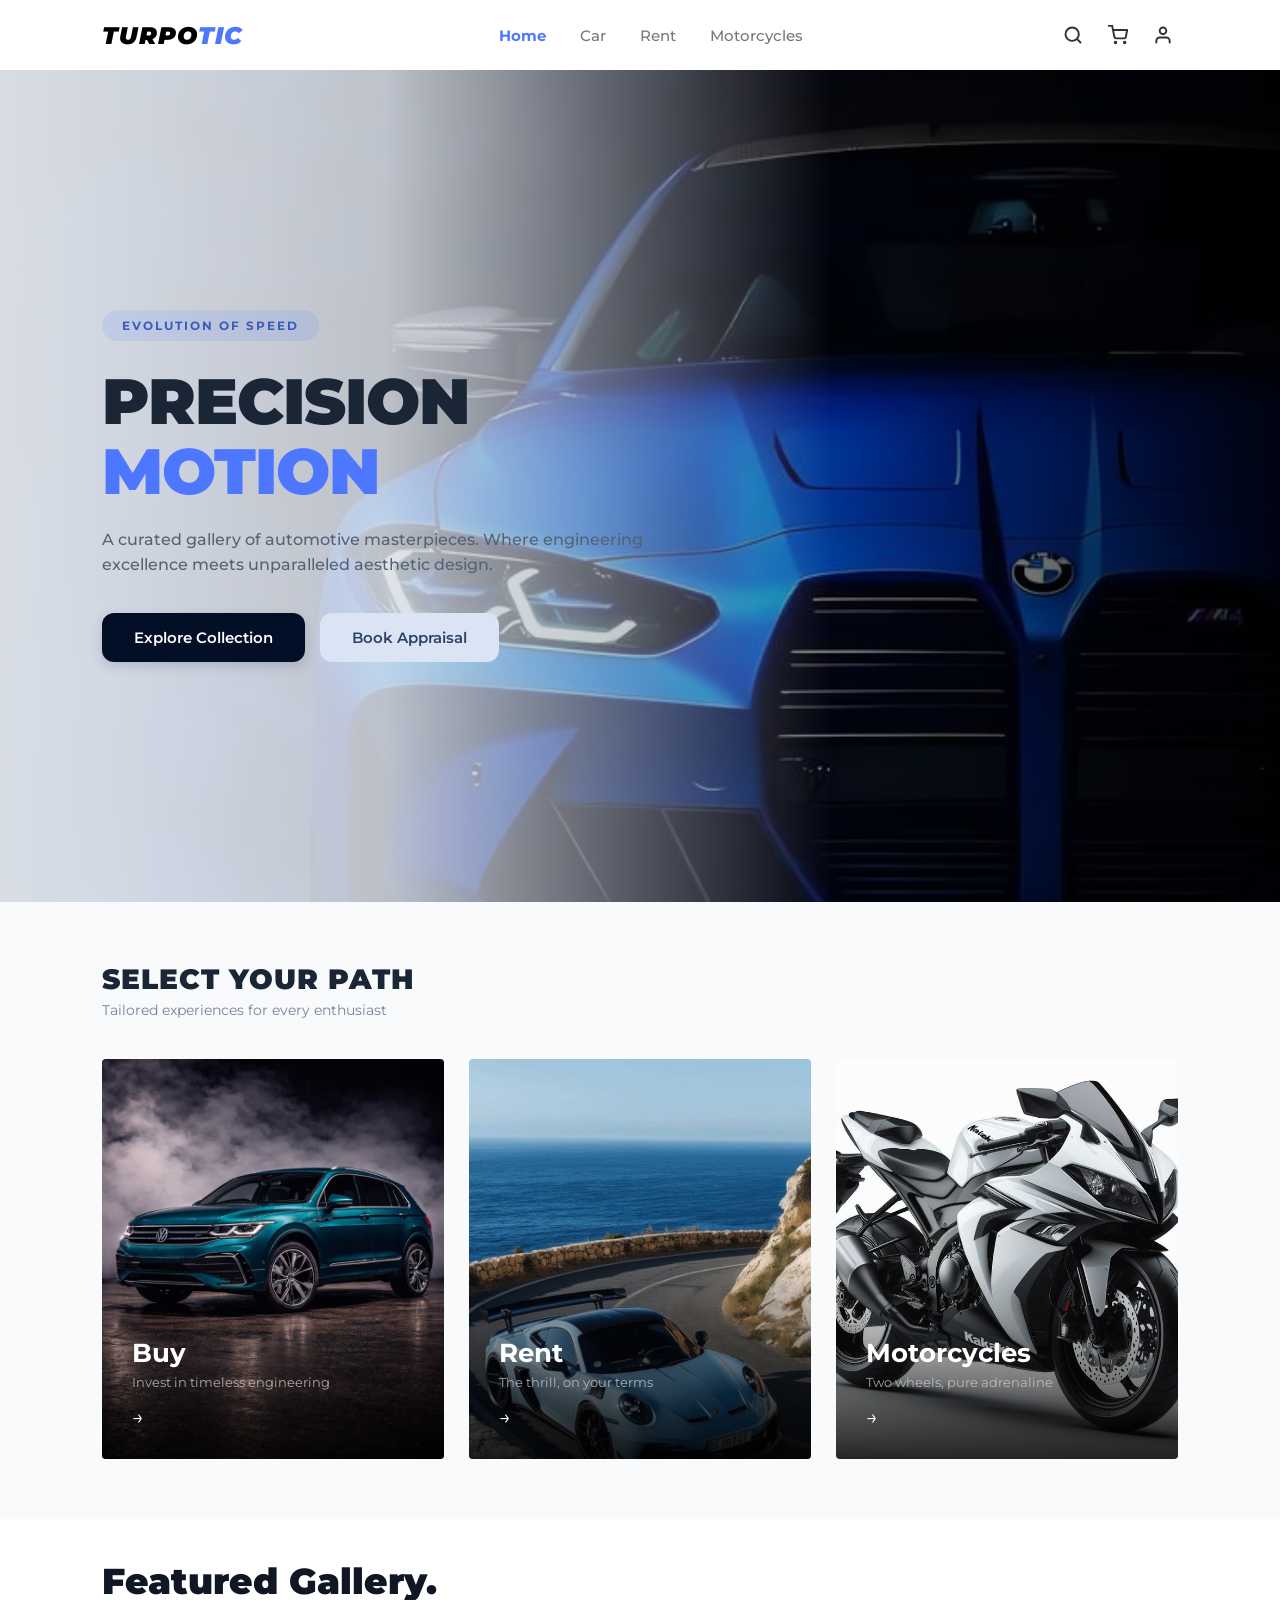
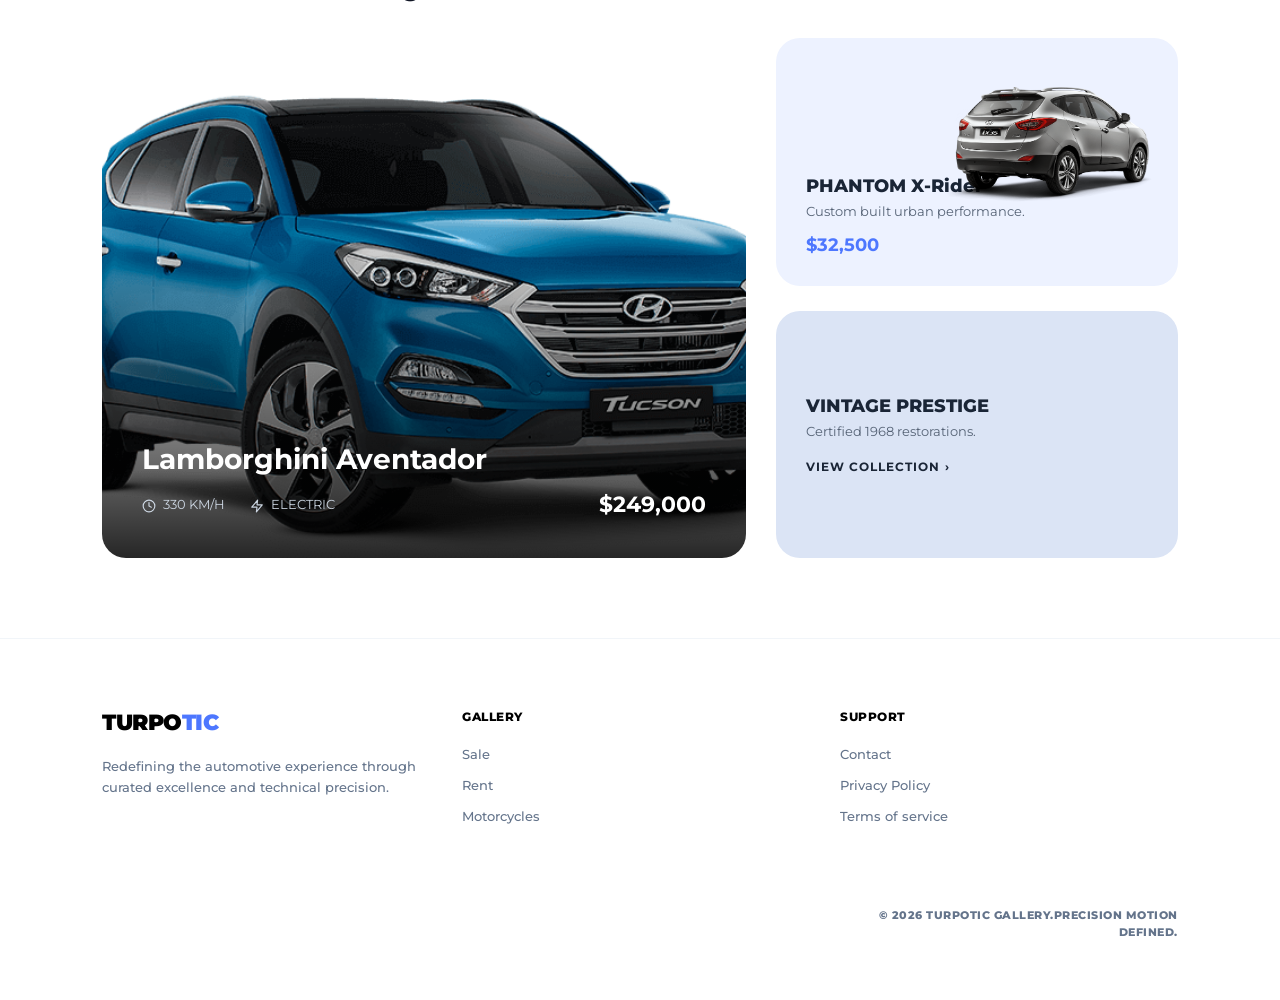
==== commit 10ac1a06: "Update index.html" ====
--- a/index.html
+++ b/index.html
@@ -39,7 +39,7 @@
         </div>
     </header>
 
-    <section class="hero-section" style="background-image: url('7.jpeg');">
+    <section class="hero-section" style="background-image: url('b33eb761-79b6-4227-af76-c95a4a9b30f1.jpeg');">
         <div class="hero-overlay"></div>
         
         <div class="hero-content">
@@ -211,4 +211,4 @@
 </div>
     <script src="script.js"></script>
 </body>
-</html>+</html>
--- a/style.css
+++ b/style.css
@@ -1311,7 +1311,42 @@
     height: 550px;
 }
 
-
+@media (max-width: 992px) {
+
+    .rent-container {
+        flex-direction: column;
+        text-align: center;
+        gap: 60px;
+    }
+
+    .rent-left-content {
+        max-width: 100%;
+    }
+
+    .rent-description {
+        max-width: 100%;
+        margin: 0 auto 35px;
+    }
+
+    .rent-btn-group {
+        justify-content: center;
+        flex-wrap: wrap;
+    }
+
+    .rent-main-title {
+        font-size: 48px;
+    }
+
+    .rent-right-display {
+        width: 100%;
+        height: 450px;
+    }
+
+    .car-main-card {
+        width: 100%;
+        height: 100%;
+    }
+        }
 .skewed-bg-layer {
     position: absolute;
     width: 100%;
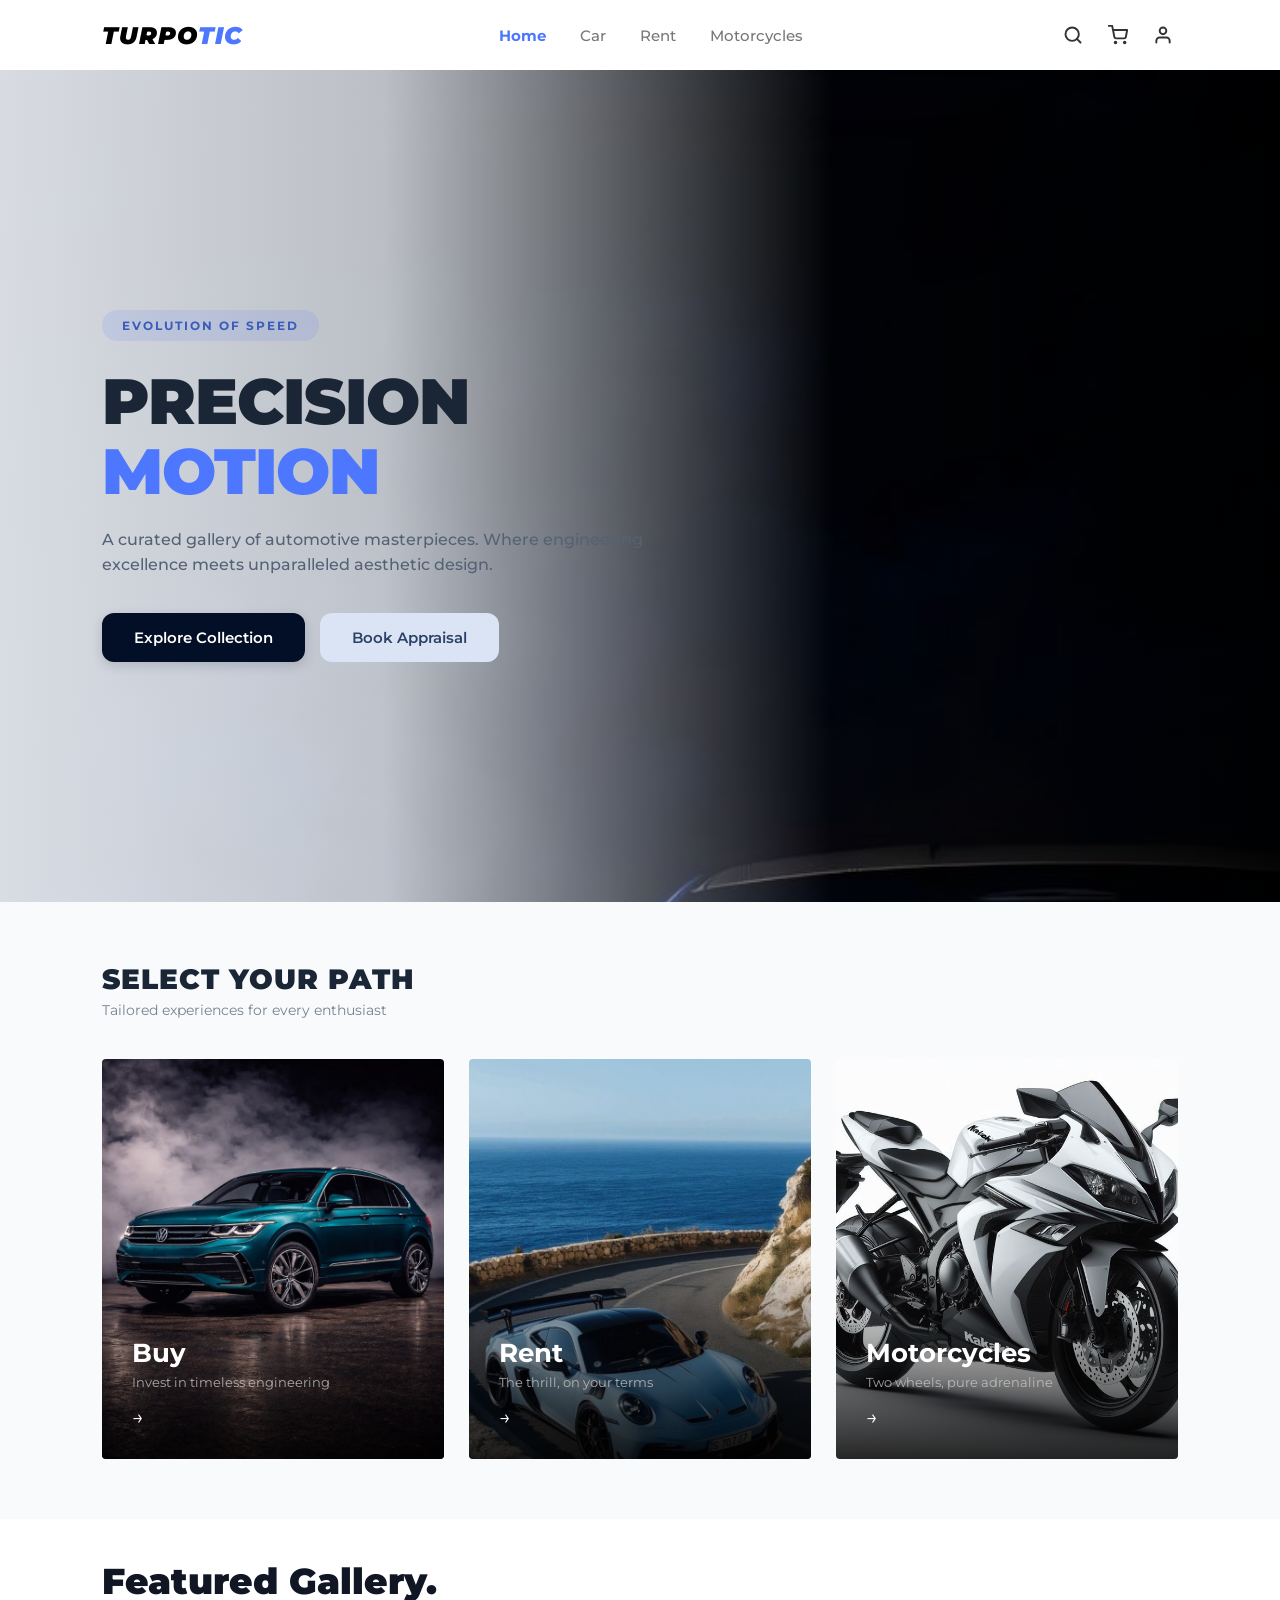
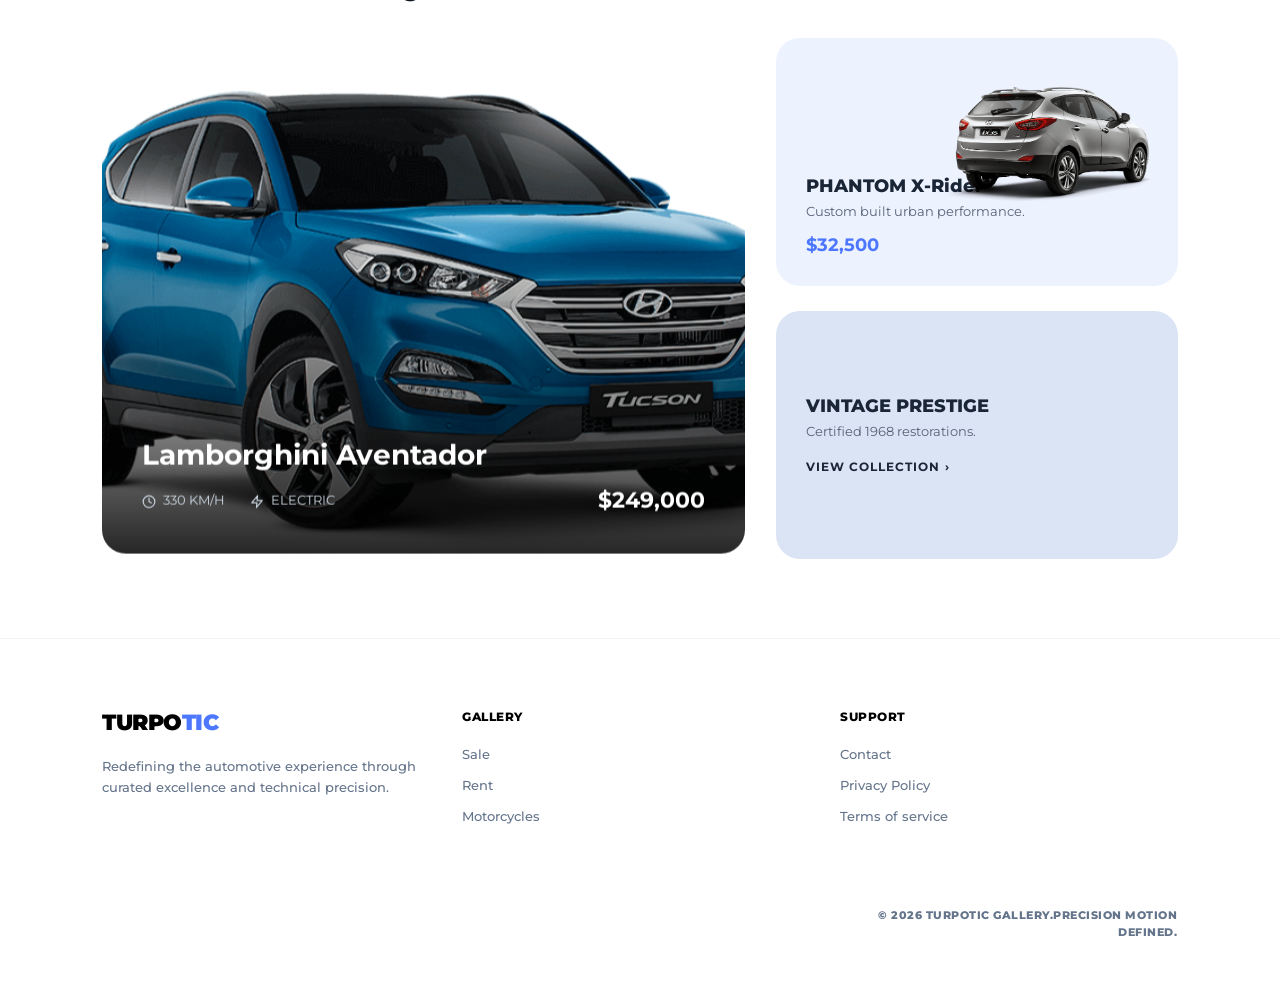
==== commit bfa1b27a: "Update index.html" ====
--- a/index.html
+++ b/index.html
@@ -69,7 +69,7 @@
         
         <div class="paths-grid">
            <a href="checkout.html">
-            <div class="path-card" style="background-image: url('8.jpeg');">
+            <div class="path-card reveal-element" style="background-image: url('8.jpeg');">
                 <div class="card-overlay"></div>
                 <div class="card-content">
                     <h3>Buy</h3>
@@ -79,7 +79,7 @@
             </div>
            </a>
            <a href="rent.html">
-            <div class="path-card" style="background-image: url('9.jpeg');">
+            <div class="path-card reveal-element" style="background-image: url('9.jpeg');">
                 <div class="card-overlay"></div>
                 <div class="card-content">
                     <h3>Rent</h3>
@@ -89,7 +89,7 @@
             </div>
            </a>
            <a href="motorcycles.html">
-            <div class="path-card" style="background-image: url('10.jpeg');">
+            <div class="path-card reveal-element" style="background-image: url('10.jpeg');">
                 <div class="card-overlay"></div>
                 <div class="card-content">
                     <h3>Motorcycles</h3>
--- a/style.css
+++ b/style.css
@@ -635,6 +635,39 @@
         padding-top: 20px;
     }
 }
+/* ===== CINEMATIC REVEAL ===== */
+
+.reveal-element{
+    opacity: 0;
+    transform: translateY(70px) scale(.96);
+    filter: blur(10px);
+
+    transition:
+        opacity 1s cubic-bezier(.22,1,.36,1),
+        transform 1s cubic-bezier(.22,1,.36,1),
+        filter 1s ease;
+
+    will-change: transform, opacity, filter;
+}
+
+.reveal-element.revealed{
+    opacity: 1;
+    transform: translateY(0) scale(1);
+    filter: blur(0);
+}
+
+/* delay للكروت */
+.paths-grid .reveal-element:nth-child(1){
+    transition-delay: .1s;
+}
+
+.paths-grid .reveal-element:nth-child(2){
+    transition-delay: .25s;
+}
+
+.paths-grid .reveal-element:nth-child(3){
+    transition-delay: .4s;
+    }
 .search-overlay{
     position: fixed;
     inset: 0;
@@ -858,6 +891,41 @@
     color: white;
     cursor: pointer;
 }
+html {
+    scroll-behavior: smooth;
+}
+
+.path-card,
+.main-gallery-card,
+.mini-card,
+.btn {
+    transition:
+        transform 0.4s ease,
+        box-shadow 0.4s ease,
+        background 0.4s ease;
+    will-change: transform;
+}
+
+.path-card:hover,
+.main-gallery-card:hover,
+.mini-card:hover {
+    box-shadow: 0 18px 40px rgba(0,0,0,0.18);
+}
+
+.search-overlay,
+.cart-overlay,
+.profile-panel {
+    opacity: 0;
+    visibility: hidden;
+    transition: 0.35s ease;
+}
+
+.search-overlay.active,
+.cart-overlay.active,
+.profile-panel.active {
+    opacity: 1;
+    visibility: visible;
+}
 /*== CAR PAGE 2 == */
 /*section 1 in car*/
 .split-hero {
@@ -893,7 +961,7 @@
     position: relative;
 } 
 
- */
+ 
 .split-content-wrapper {
     max-width: 460px;
     z-index: 5;
@@ -1200,7 +1268,159 @@
 }
 
 
-
+/* =========================
+   HERO TEXT ANIMATION
+========================= */
+
+.split-left .split-content-wrapper {
+    animation: fadeLeft 1s ease;
+}
+
+.split-right .split-content-wrapper {
+    animation: fadeRight 1s ease;
+}
+
+/* =========================
+   CARDS ANIMATION
+========================= */
+
+.catalog-card {
+    opacity: 0;
+    animation: fadeCard 0.8s ease forwards;
+}
+
+/* Delay للكروت */
+
+.catalog-card:nth-child(1) {
+    animation-delay: 0.1s;
+}
+
+.catalog-card:nth-child(2) {
+    animation-delay: 0.2s;
+}
+
+.catalog-card:nth-child(3) {
+    animation-delay: 0.3s;
+}
+
+.catalog-card:nth-child(4) {
+    animation-delay: 0.4s;
+}
+
+.catalog-card:nth-child(5) {
+    animation-delay: 0.5s;
+}
+
+.catalog-card:nth-child(6) {
+    animation-delay: 0.6s;
+}
+
+/* Hover ناعم */
+
+.catalog-card:hover {
+    transform: translateY(-8px);
+}
+
+.catalog-card:hover .card-image-area img {
+    transform: scale(1.04);
+}
+
+/* =========================
+   BUTTON HOVER
+========================= */
+
+.btn-get-started:hover,
+.btn-explore-more:hover {
+    transform: translateY(-3px);
+}
+
+/* =========================
+   KEYFRAMES
+========================= */
+
+@keyframes fadeLeft {
+
+    from {
+        opacity: 0;
+        transform: translateX(-40px);
+    }
+
+    to {
+        opacity: 1;
+        transform: translateX(0);
+    }
+}
+
+@keyframes fadeRight {
+
+    from {
+        opacity: 0;
+        transform: translateX(40px);
+    }
+
+    to {
+        opacity: 1;
+        transform: translateX(0);
+    }
+}
+
+@keyframes fadeCard {
+
+    from {
+        opacity: 0;
+        transform: translateY(30px);
+    }
+
+    to {
+        opacity: 1;
+        transform: translateY(0);
+    }
+}
+
+/* =========================
+   RESPONSIVE
+========================= */
+
+@media (max-width: 768px) {
+
+    .catalog-card:hover {
+        transform: translateY(-4px);
+    }
+
+    .catalog-card:hover .card-image-area img {
+        transform: scale(1.02);
+    }
+}
+/* ===== PREMIUM CARD ANIMATION ===== */
+
+.catalog-card{
+    opacity: 0;
+    transform: translateY(70px) scale(.95);
+    filter: blur(10px);
+
+    transition:
+        opacity .9s cubic-bezier(.22,1,.36,1),
+        transform .9s cubic-bezier(.22,1,.36,1),
+        filter .9s ease,
+        box-shadow .4s ease;
+
+    will-change: transform, opacity;
+}
+
+.catalog-card.show{
+    opacity: 1;
+    transform: translateY(0) scale(1);
+    filter: blur(0);
+}
+
+/* stagger effect */
+
+.catalog-card:nth-child(1){ transition-delay: .1s; }
+.catalog-card:nth-child(2){ transition-delay: .2s; }
+.catalog-card:nth-child(3){ transition-delay: .3s; }
+.catalog-card:nth-child(4){ transition-delay: .4s; }
+.catalog-card:nth-child(5){ transition-delay: .5s; }
+.catalog-card:nth-child(6){ transition-delay: .6s; }
 
 /* ===PAGE 3 Rent=== */
 .rent-hero {
@@ -1310,7 +1530,83 @@
     align-items: center;
     height: 550px;
 }
-
+/* =========================
+   HERO TEXT ANIMATION (FAST & SAFE)
+========================= */
+
+.rent-badge,
+.rent-main-title,
+.rent-description,
+.rent-btn-group {
+    opacity: 0;
+    transform: translateY(18px);
+    animation: fadeUpSoft 0.7s ease forwards;
+    will-change: transform, opacity;
+}
+
+/* تأخير بسيط لكل عنصر */
+.rent-badge { animation-delay: 0.1s; }
+.rent-main-title { animation-delay: 0.2s; }
+.rent-description { animation-delay: 0.3s; }
+.rent-btn-group { animation-delay: 0.4s; }
+
+/* =========================
+   RIGHT CAR ANIMATION (NO LAYOUT CHANGE)
+========================= */
+
+.car-main-card {
+    animation: cardFloat 4s ease-in-out infinite;
+    will-change: transform;
+}
+
+/* الصورة فقط Hover */
+.car-main-card:hover .rent-car-img {
+    transform: scale(1.04);
+}
+
+/* =========================
+   SCROLL REVEAL (LIGHTWEIGHT)
+========================= */
+
+.scroll-reveal {
+    opacity: 0;
+    transform: translateY(20px);
+    transition: opacity 0.6s ease, transform 0.6s ease;
+    will-change: transform, opacity;
+}
+
+.scroll-reveal.active {
+    opacity: 1;
+    transform: translateY(0);
+}
+
+/* =========================
+   KEYFRAMES (GPU FRIENDLY)
+========================= */
+
+@keyframes fadeUpSoft {
+    from {
+        opacity: 0;
+        transform: translateY(18px);
+    }
+    to {
+        opacity: 1;
+        transform: translateY(0);
+    }
+}
+
+/* حركة خفيفة جداً بدون تأثير على الشكل */
+@keyframes cardFloat {
+    0% {
+        transform: rotate(2deg) translateY(0);
+    }
+    50% {
+        transform: rotate(2deg) translateY(-8px);
+    }
+    100% {
+        transform: rotate(2deg) translateY(0);
+    }
+}
 @media (max-width: 992px) {
 
     .rent-container {
@@ -1888,10 +2184,19 @@
 }
 
 .animate-bike-slide {
-    opacity: 0;
-    animation: bikeSlideIn 0.8s cubic-bezier(0.25, 1, 0.5, 1) 0.2s forwards;
-}
-
+    opacity: 1; /* مهم جدًا */
+    animation: bikeFloatIn 0.8s ease forwards;
+}
+@keyframes bikeFloatIn {
+    from {
+        opacity: 0;
+        transform: translate(-50%, -45%) scale(0.95);
+    }
+    to {
+        opacity: 1;
+        transform: translate(-50%, -40%) scale(1);
+    }
+    }
 @keyframes motoFade {
     from { opacity: 0; }
     to { opacity: 1; }
@@ -1905,6 +2210,87 @@
     to {
         opacity: 1;
         transform: translate(-50%, -40%) scale(1);
+    }
+}
+/* =========================
+   HERO TEXT ANIMATION
+========================= */
+
+.moto-left-pane,
+.moto-right-pane {
+    animation: fadeSide 0.8s ease forwards;
+    opacity: 0;
+}
+
+.moto-right-pane {
+    animation-delay: 0.15s;
+}
+
+/* النص */
+.moto-main-title,
+.moto-secondary-title,
+.moto-desc,
+.btn-moto-started {
+    opacity: 0;
+    transform: translateY(18px);
+    animation: textUp 0.7s ease forwards;
+}
+
+.moto-main-title { animation-delay: 0.2s; }
+.moto-desc { animation-delay: 0.3s; }
+.btn-moto-started { animation-delay: 0.4s; }
+.moto-secondary-title { animation-delay: 0.25s; }
+
+/* =========================
+   MOTORCYCLE SAFE ANIMATION
+   (بدون تغيير مكانها)
+========================= */
+
+.centered-moto-container {
+    animation: bikeFloat 4s ease-in-out infinite;
+}
+
+/* الصورة نفسها hover فقط */
+.main-bike-img {
+    transition: transform 0.4s ease;
+}
+
+.centered-moto-container:hover .main-bike-img {
+    transform: scale(1.03);
+}
+
+/* =========================
+   KEYFRAMES
+========================= */
+
+@keyframes fadeSide {
+    from {
+        opacity: 0;
+        transform: translateX(-30px);
+    }
+    to {
+        opacity: 1;
+        transform: translateX(0);
+    }
+}
+
+@keyframes textUp {
+    to {
+        opacity: 1;
+        transform: translateY(0);
+    }
+}
+
+/* حركة آمنة بدون لمس translate(-50%) */
+@keyframes bikeFloat {
+    0% {
+        transform: translate(-50%, -40%);
+    }
+    50% {
+        transform: translate(-50%, -43%);
+    }
+    100% {
+        transform: translate(-50%, -40%);
     }
 }
 /* ==section 2 in motorcycle== */
@@ -2166,7 +2552,124 @@
         gap: 25px;
     }
 }
-
+/* =========================
+   ULTRA CLEAN SHOWROOM CARDS
+========================= */
+
+.moto-product-card {
+    opacity: 0;
+    transform: translateY(22px);
+    animation: cardIntro 0.65s cubic-bezier(0.25, 1, 0.5, 1) forwards;
+
+    box-shadow: 0 10px 25px rgba(0,0,0,0.05);
+    transition: transform 0.35s ease, box-shadow 0.35s ease;
+    will-change: transform, opacity;
+}
+
+/* stagger on load */
+.moto-product-card:nth-child(1) { animation-delay: 0.1s; }
+.moto-product-card:nth-child(2) { animation-delay: 0.2s; }
+.moto-product-card:nth-child(3) { animation-delay: 0.3s; }
+.moto-product-card:nth-child(4) { animation-delay: 0.4s; }
+.moto-product-card:nth-child(5) { animation-delay: 0.5s; }
+.moto-product-card:nth-child(6) { animation-delay: 0.6s; }
+
+/* hover lift */
+.moto-product-card:hover {
+    transform: translateY(-10px);
+    box-shadow: 0 25px 45px rgba(7, 14, 30, 0.12);
+}
+
+/* click press */
+.moto-product-card:active {
+    transform: scale(0.97);
+}
+
+/* =========================
+   IMAGE EFFECT
+========================= */
+
+.moto-img-holder img {
+    transition: transform 0.45s ease;
+    will-change: transform;
+}
+
+.moto-product-card:hover .moto-img-holder img {
+    transform: scale(1.06);
+}
+
+.moto-product-card:active .moto-img-holder img {
+    transform: scale(1.12);
+}
+
+/* =========================
+   PRICE BADGE
+========================= */
+
+.moto-price-badge {
+    transition: transform 0.3s ease;
+}
+
+.moto-product-card:hover .moto-price-badge {
+    transform: translateY(-4px);
+}
+
+/* =========================
+   TEXT MICRO ANIMATION
+========================= */
+
+.moto-card-details h3,
+.moto-subtext {
+    transition: transform 0.3s ease, color 0.3s ease;
+}
+
+.moto-product-card:hover .moto-card-details h3 {
+    transform: translateX(3px);
+    color: #4d77ff;
+}
+
+.moto-product-card:hover .moto-subtext {
+    transform: translateX(2px);
+}
+
+/* =========================
+   BUTTON SHINE
+========================= */
+
+.btn-moto-view {
+    position: relative;
+    overflow: hidden;
+}
+
+.btn-moto-view::after {
+    content: "";
+    position: absolute;
+    top: 0;
+    left: -100%;
+    width: 100%;
+    height: 100%;
+    background: rgba(255,255,255,0.15);
+    transition: 0.5s ease;
+}
+
+.btn-moto-view:hover::after {
+    left: 100%;
+}
+
+/* =========================
+   KEYFRAME
+========================= */
+
+@keyframes cardIntro {
+    from {
+        opacity: 0;
+        transform: translateY(22px) scale(0.98);
+    }
+    to {
+        opacity: 1;
+        transform: translateY(0) scale(1);
+    }
+}
 
 /* =CHECKOUT PAGE= */
 .checkout-section {
@@ -2614,6 +3117,195 @@
 
 .btn-modal-home:hover {
     background-color: #4d77ff;
+}
+/* =========================
+   PAGE LOAD ENTRANCE
+========================= */
+
+.checkout-left,
+.checkout-right {
+    opacity: 0;
+    transform: translateY(25px);
+    animation: checkoutEnter 0.7s cubic-bezier(0.25, 1, 0.5, 1) forwards;
+}
+
+/* stagger */
+.checkout-left { animation-delay: 0.1s; }
+.checkout-right { animation-delay: 0.25s; }
+
+/* =========================
+   TITLE ANIMATION
+========================= */
+
+.checkout-title,
+.checkout-subtitle {
+    opacity: 0;
+    transform: translateY(-10px);
+    animation: fadeDown 0.6s ease forwards;
+}
+
+.checkout-title { animation-delay: 0.2s; }
+.checkout-subtitle { animation-delay: 0.1s; }
+
+/* =========================
+   FORM FIELDS MICRO INTERACTION
+========================= */
+
+.form-group {
+    opacity: 0;
+    transform: translateY(15px);
+    animation: fieldIn 0.5s ease forwards;
+}
+
+/* stagger form */
+.form-group:nth-child(1) { animation-delay: 0.2s; }
+.form-group:nth-child(2) { animation-delay: 0.3s; }
+.form-group:nth-child(3) { animation-delay: 0.4s; }
+.form-group:nth-child(4) { animation-delay: 0.5s; }
+
+.form-group input {
+    transition: all 0.25s ease;
+}
+
+.form-group input:focus {
+    transform: translateY(-2px);
+    box-shadow: 0 8px 20px rgba(77, 119, 255, 0.12);
+}
+
+/* =========================
+   SECURE BADGE FLOAT
+========================= */
+
+.secure-badge-box {
+    animation: softFloat 3s ease-in-out infinite;
+}
+
+/* =========================
+   INVOICE CARD ENTER
+========================= */
+
+.invoice-summary-card {
+    opacity: 0;
+    transform: translateX(30px) scale(0.98);
+    animation: invoiceIn 0.8s ease forwards;
+    animation-delay: 0.25s;
+}
+
+/* image hover */
+.invoice-hero-img img {
+    transition: transform 0.4s ease;
+}
+
+.invoice-summary-card:hover .invoice-hero-img img {
+    transform: scale(1.05);
+}
+
+/* =========================
+   BUTTON PREMIUM EFFECT
+========================= */
+
+.btn-pay-now {
+    position: relative;
+    overflow: hidden;
+    transition: transform 0.2s ease;
+}
+
+.btn-pay-now:hover {
+    transform: translateY(-2px);
+}
+
+.btn-pay-now::after {
+    content: "";
+    position: absolute;
+    top: 0;
+    left: -100%;
+    width: 100%;
+    height: 100%;
+    background: rgba(255,255,255,0.15);
+    transition: 0.5s ease;
+}
+
+.btn-pay-now:hover::after {
+    left: 100%;
+}
+
+/* =========================
+   SUCCESS MODAL ANIMATION
+========================= */
+
+.success-modal-card {
+    transform: scale(0.8);
+    opacity: 0;
+    animation: modalPop 0.5s ease forwards;
+}
+
+.success-modal-overlay {
+    transition: opacity 0.3s ease;
+}
+
+/* =========================
+   KEYFRAMES
+========================= */
+
+@keyframes checkoutEnter {
+    from {
+        opacity: 0;
+        transform: translateY(25px);
+    }
+    to {
+        opacity: 1;
+        transform: translateY(0);
+    }
+}
+
+@keyframes fadeDown {
+    from {
+        opacity: 0;
+        transform: translateY(-10px);
+    }
+    to {
+        opacity: 1;
+        transform: translateY(0);
+    }
+}
+
+@keyframes fieldIn {
+    from {
+        opacity: 0;
+        transform: translateY(15px);
+    }
+    to {
+        opacity: 1;
+        transform: translateY(0);
+    }
+}
+
+@keyframes softFloat {
+    0% { transform: translateY(0); }
+    50% { transform: translateY(-4px); }
+    100% { transform: translateY(0); }
+}
+
+@keyframes invoiceIn {
+    from {
+        opacity: 0;
+        transform: translateX(30px) scale(0.98);
+    }
+    to {
+        opacity: 1;
+        transform: translateX(0) scale(1);
+    }
+}
+
+@keyframes modalPop {
+    from {
+        opacity: 0;
+        transform: scale(0.8);
+    }
+    to {
+        opacity: 1;
+        transform: scale(1);
+    }
 }
 
 @keyframes pulseGlow {
